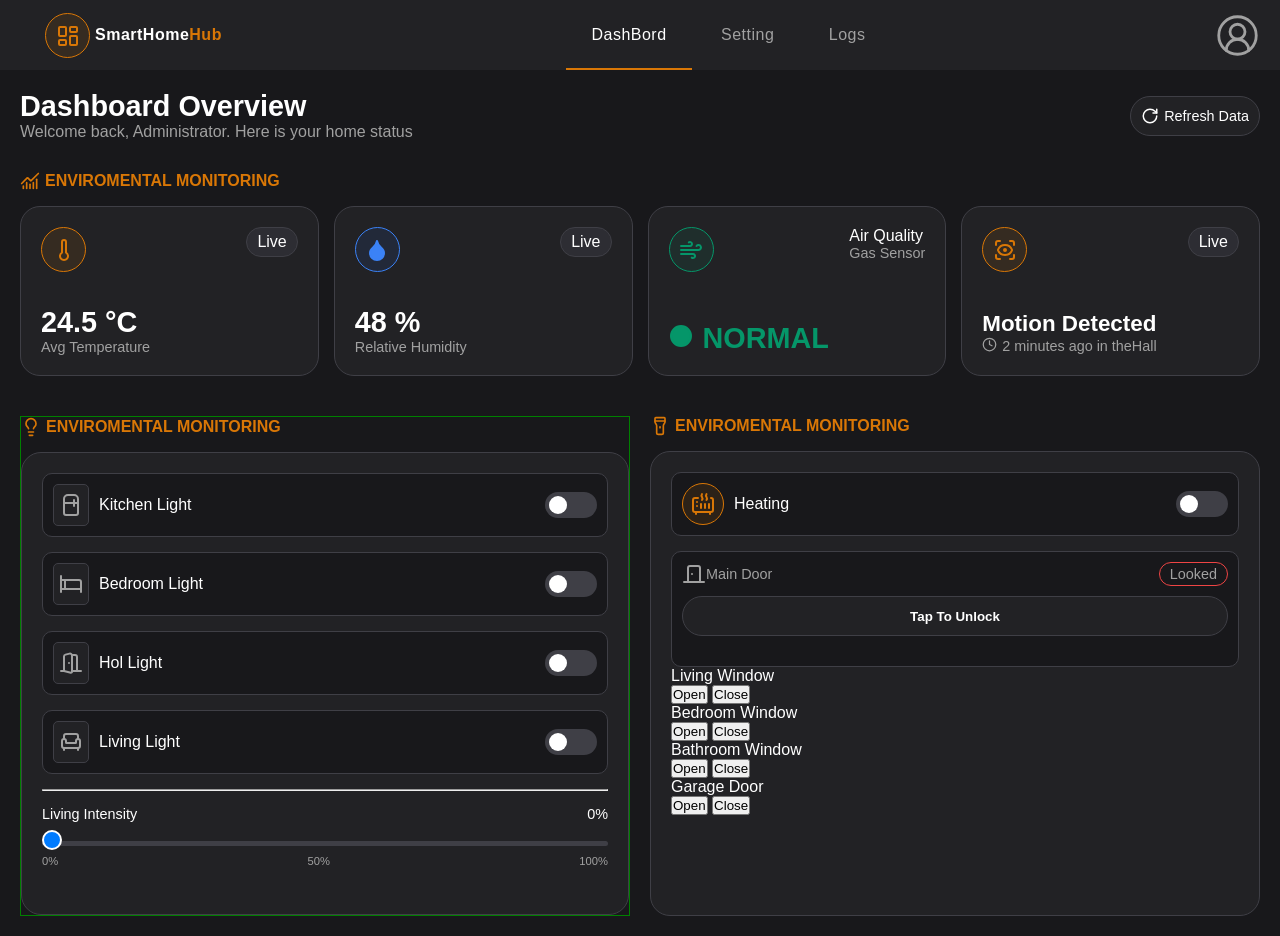
==== data/dashboard.html @ 1d493e69 "Initial backup: Full project structure" ====
<!DOCTYPE html>
<html lang="en">
<head>
    <meta charset="UTF-8">
    <meta name="viewport" content="width=device-width, initial-scale=1.0">
    <title>SmartHome Dashbord</title>
    <link rel="stylesheet" href="/data/css/global.css">
    <link rel="stylesheet" href="/data/css/dashboard.css">
</head>
<body>
    <div class="dashbord-container">
        <aside class="topbar">
            <div class="logo-text"><span class="logo"><svg xmlns="http://www.w3.org/2000/svg" width="24" height="24" viewBox="0 0 24 24" fill="none" stroke="currentColor" stroke-width="2" stroke-linecap="round" stroke-linejoin="round" class="lucide lucide-layout-dashboard-icon lucide-layout-dashboard"><rect width="7" height="9" x="3" y="3" rx="1"/><rect width="7" height="5" x="14" y="3" rx="1"/><rect width="7" height="9" x="14" y="12" rx="1"/><rect width="7" height="5" x="3" y="16" rx="1"/></svg>
            </span>SmartHome<span class="text">Hub</span></div>
            <nav>
                <a href="#" class="active">DashBord</a>
                <a href="#">Setting</a>
                <a href="#">Logs</a>
            </nav>
            <span class="profile" id="profile">
                <svg xmlns="http://www.w3.org/2000/svg" width="24" height="24" viewBox="0 0 24 24" fill="none" stroke="currentColor" stroke-width="2" stroke-linecap="round" stroke-linejoin="round" class="lucide lucide-circle-user-round-icon lucide-circle-user-round"><path d="M18 20a6 6 0 0 0-12 0"/><circle cx="12" cy="10" r="4"/><circle cx="12" cy="12" r="10"/></svg>
            </span>
        </aside>

        <main class="main-content"> 
            <div class="overview-refresh">
                <div class="overview">
                    <h1>Dashboard Overview</h1>
                    <p>Welcome back, Administrator. Here is your home status</p>
                </div>
                <div>
                    <button class="refreshBtn"><svg xmlns="http://www.w3.org/2000/svg" width="24" height="24" viewBox="0 0 24 24" fill="none" stroke="currentColor" stroke-width="2" stroke-linecap="round" stroke-linejoin="round" class="lucide lucide-rotate-cw-icon lucide-rotate-cw"><path d="M21 12a9 9 0 1 1-9-9c2.52 0 4.93 1 6.74 2.74L21 8"/><path d="M21 3v5h-5"/></svg>Refresh Data</button>
                </div>
            </div>

            <div class="eniviromental-monitoring">
                <div class="container-title-div">
                    <h1 class="container-title"><svg xmlns="http://www.w3.org/2000/svg" width="24" height="24" viewBox="0 0 24 24" fill="none" stroke="currentColor" stroke-width="2" stroke-linecap="round" stroke-linejoin="round" class="lucide lucide-chart-no-axes-combined-icon lucide-chart-no-axes-combined"><path d="M12 16v5"/><path d="M16 14v7"/><path d="M20 10v11"/><path d="m22 3-8.646 8.646a.5.5 0 0 1-.708 0L9.354 8.354a.5.5 0 0 0-.707 0L2 15"/><path d="M4 18v3"/><path d="M8 14v7"/></svg>ENVIROMENTAL MONITORING</h1>
                </div>  
                <div class="display-containers">

                    <div class="data-continer temperature">
                        <div class="top-data">
                            <span class="svg-container"><svg xmlns="http://www.w3.org/2000/svg" width="24" height="24" viewBox="0 0 24 24" fill="none" stroke="currentColor" stroke-width="2" stroke-linecap="round" stroke-linejoin="round" class="lucide lucide-thermometer-icon lucide-thermometer"><path d="M14 4v10.54a4 4 0 1 1-4 0V4a2 2 0 0 1 4 0Z"/></svg></span>
                            <div>
                                <p class="live">Live</p>
                            </div>
                        </div>
                        
                        <div>
                            <h1>24.5 <span>°C</span></h1>
                            <p class="subtext">Avg Temperature</p>
                        </div> 
                    </div>

                    <div class="data-continer humidity">
                        <div class="top-data">
                            <span class="svg-container water-icon"><svg xmlns="http://www.w3.org/2000/svg" width="24" height="24" viewBox="0 0 24 24" fill="none" stroke="currentColor" stroke-width="2" stroke-linecap="round" stroke-linejoin="round" class="lucide lucide-droplet-icon lucide-droplet"><path d="M12 22a7 7 0 0 0 7-7c0-2-1-3.9-3-5.5s-3.5-4-4-6.5c-.5 2.5-2 4.9-4 6.5C6 11.1 5 13 5 15a7 7 0 0 0 7 7z"/></svg></span>
                            <div>
                                <p class="live">Live</p>
                            </div>
                        </div>
                        <div>
                            <h1>48 <span>%</span></h1>
                            <p class="subtext">Relative Humidity</p>
                        </div> 
                    </div>

                    
                    <div class="data-continer air-quality">
                        <div class="top-data">
                            <span class="svg-container air-icon"><svg xmlns="http://www.w3.org/2000/svg" width="24" height="24" viewBox="0 0 24 24" fill="none" stroke="currentColor" stroke-width="2" stroke-linecap="round" stroke-linejoin="round" class="lucide lucide-wind-icon lucide-wind"><path d="M12.8 19.6A2 2 0 1 0 14 16H2"/><path d="M17.5 8a2.5 2.5 0 1 1 2 4H2"/><path d="M9.8 4.4A2 2 0 1 1 11 8H2"/></svg></span>
                            <div>
                                <p class="">Air Quality</p>
                                <p class="subtext">Gas Sensor</p>
                            </div>
                        </div>
                        <div class="air-subtitle">
                            <h1 class="align-items"><span><svg xmlns="http://www.w3.org/2000/svg" width="24" height="24" viewBox="0 0 24 24" fill="none" stroke="currentColor" stroke-width="2" stroke-linecap="round" stroke-linejoin="round" class="lucide lucide-circle-icon lucide-circle"><circle cx="12" cy="12" r="10"/></svg></span>NORMAL</h1>
                        </div> 
                    </div>  

                    <div class="data-continer motion">
                        <div class="top-data">
                            <span class="svg-container"><svg xmlns="http://www.w3.org/2000/svg" width="24" height="24" viewBox="0 0 24 24" fill="none" stroke="currentColor" stroke-width="2" stroke-linecap="round" stroke-linejoin="round" class="lucide lucide-scan-eye-icon lucide-scan-eye"><path d="M3 7V5a2 2 0 0 1 2-2h2"/><path d="M17 3h2a2 2 0 0 1 2 2v2"/><path d="M21 17v2a2 2 0 0 1-2 2h-2"/><path d="M7 21H5a2 2 0 0 1-2-2v-2"/><circle cx="12" cy="12" r="1"/><path d="M18.944 12.33a1 1 0 0 0 0-.66 7.5 7.5 0 0 0-13.888 0 1 1 0 0 0 0 .66 7.5 7.5 0 0 0 13.888 0"/></svg></span>
                            <div>
                                <p class="live">Live</p>
                            </div>
                        </div>
                        <div class="motion-subitile">
                            <h1>Motion Detected</h1>
                            <p class="subtext align-items"><span><svg xmlns="http://www.w3.org/2000/svg" width="24" height="24" viewBox="0 0 24 24" fill="none" stroke="currentColor" stroke-width="2" stroke-linecap="round" stroke-linejoin="round" class="lucide lucide-clock4-icon lucide-clock-4"><path d="M12 6v6l4 2"/><circle cx="12" cy="12" r="10"/></svg></span> 2 minutes ago in the<span class="hall"> Hall</span></p>
                        </div> 
                    </div>
                </div>
            </div>

            <div class="bottom-containers">

                <div class="left-container">
                    <div class="container-title-div">
                        <h1 class="container-title"><svg xmlns="http://www.w3.org/2000/svg" width="24" height="24" viewBox="0 0 24 24" fill="none" stroke="currentColor" stroke-width="2" stroke-linecap="round" stroke-linejoin="round" class="lucide lucide-lightbulb-icon lucide-lightbulb"><path d="M15 14c.2-1 .7-1.7 1.5-2.5 1-.9 1.5-2.2 1.5-3.5A6 6 0 0 0 6 8c0 1 .2 2.2 1.5 3.5.7.7 1.3 1.5 1.5 2.5"/><path d="M9 18h6"/><path d="M10 22h4"/></svg>ENVIROMENTAL MONITORING</h1>
                    </div> 
                    <div class="inner-left-container">
                        <div class="light-control kitchen">
                            <p><span class="light-svg"><svg xmlns="http://www.w3.org/2000/svg" width="24" height="24" viewBox="0 0 24 24" fill="none" stroke="currentColor" stroke-width="2" stroke-linecap="round" stroke-linejoin="round" class="lucide lucide-refrigerator-icon lucide-refrigerator"><path d="M5 6a4 4 0 0 1 4-4h6a4 4 0 0 1 4 4v14a2 2 0 0 1-2 2H7a2 2 0 0 1-2-2V6Z"/><path d="M5 10h14"/><path d="M15 7v6"/></svg></span>Kitchen Light</p>
                            <label class="switch">
                                <input type="checkbox">
                                <span class="slider round"></span>
                            </label>
                        </div>
                        <div class="light-control bedroom">
                            <p><span class="light-svg"><svg xmlns="http://www.w3.org/2000/svg" width="24" height="24" viewBox="0 0 24 24" fill="none" stroke="currentColor" stroke-width="2" stroke-linecap="round" stroke-linejoin="round" class="lucide lucide-bed-icon lucide-bed"><path d="M2 4v16"/><path d="M2 8h18a2 2 0 0 1 2 2v10"/><path d="M2 17h20"/><path d="M6 8v9"/></svg></span>Bedroom Light</p>
                            <label class="switch">
                                <input type="checkbox">
                                <span class="slider round"></span>
                            </label>
                        </div>
                        <div class="light-control hol">
                            <p><span class="light-svg"><svg xmlns="http://www.w3.org/2000/svg" width="24" height="24" viewBox="0 0 24 24" fill="none" stroke="currentColor" stroke-width="2" stroke-linecap="round" stroke-linejoin="round" class="lucide lucide-door-open-icon lucide-door-open"><path d="M13 4h3a2 2 0 0 1 2 2v14"/><path d="M2 20h3"/><path d="M13 20h9"/><path d="M10 12v.01"/><path d="M13 4.562v16.157a1 1 0 0 1-1.242.97L5 20V5.562a2 2 0 0 1 1.515-1.94l4-1A2 2 0 0 1 13 4.561Z"/></svg></span>Hol Light</p>
                            <label class="switch">
                                <input type="checkbox">
                                <span class="slider round"></span>
                            </label>
                        </div>
                        <div class="light-control living-room">
                            <p><span class="light-svg"><svg xmlns="http://www.w3.org/2000/svg" width="24" height="24" viewBox="0 0 24 24" fill="none" stroke="currentColor" stroke-width="2" stroke-linecap="round" stroke-linejoin="round" class="lucide lucide-armchair-icon lucide-armchair"><path d="M19 9V6a2 2 0 0 0-2-2H7a2 2 0 0 0-2 2v3"/><path d="M3 16a2 2 0 0 0 2 2h14a2 2 0 0 0 2-2v-5a2 2 0 0 0-4 0v1.5a.5.5 0 0 1-.5.5h-9a.5.5 0 0 1-.5-.5V11a2 2 0 0 0-4 0z"/><path d="M5 18v2"/><path d="M19 18v2"/></svg></span>Living Light</p>
                            <label class="switch">
                                <input id="living-toggle" type="checkbox" onchange="toggleLivingIntensity(this)">
                                <span class="slider round"></span>
                            </label>
                        </div>
                        <hr>
                        <div class="intensity-control">
                            <div class="slider-label">
                                <span>Living Intensity</span>
                                <span class="intensity-value" id="living-intensity-value">0%</span>
                            </div>
                            <input type="range" min="0" max="100" step="10" value="0" id="living-intensity-slider" class="intensity-slider" oninput="document.getElementById('living-intensity-value').innerText = this.value + '%'">
                            <div class="slider-markers">
                                <span>0%</span>
                                <span>50%</span>
                                <span>100%</span>
                            </div>
                        </div>
                    </div>
                </div>


                <div class="right-container">
                    <div class="container-title-div">
                        <h1 class="container-title"><svg xmlns="http://www.w3.org/2000/svg" width="24" height="24" viewBox="0 0 24 24" fill="none" stroke="currentColor" stroke-width="2" stroke-linecap="round" stroke-linejoin="round" class="lucide lucide-flashlight-icon lucide-flashlight"><path d="M12 13v1"/><path d="M17 2a1 1 0 0 1 1 1v4a3 3 0 0 1-.6 1.8l-.6.8A4 4 0 0 0 16 12v8a2 2 0 0 1-2 2H10a2 2 0 0 1-2-2v-8a4 4 0 0 0-.8-2.4l-.6-.8A3 3 0 0 1 6 7V3a1 1 0 0 1 1-1z"/><path d="M6 6h12"/></svg>ENVIROMENTAL MONITORING</h1>
                    </div> 
                    <div class="inner-right-container">

                        <div class="heating-control">
                            <p><span class="heating-svg"><svg xmlns="http://www.w3.org/2000/svg" width="24" height="24" viewBox="0 0 24 24" fill="none" stroke="currentColor" stroke-width="2" stroke-linecap="round" stroke-linejoin="round" class="lucide lucide-heater-icon lucide-heater"><path d="M11 8c2-3-2-3 0-6"/><path d="M15.5 8c2-3-2-3 0-6"/><path d="M6 10h.01"/><path d="M6 14h.01"/><path d="M10 16v-4"/><path d="M14 16v-4"/><path d="M18 16v-4"/><path d="M20 6a2 2 0 0 1 2 2v10a2 2 0 0 1-2 2H4a2 2 0 0 1-2-2V8a2 2 0 0 1 2-2h3"/><path d="M5 20v2"/><path d="M19 20v2"/></svg></span>Heating </p>
                            <label class="switch">
                                <input id="living-toggle" type="checkbox" onchange="toggleLivingIntensity(this)">
                                <span class="slider round"></span>
                            </label>
                        </div>

                        <div class="main-door">
                            <div class="md-lb-status">
                                <p><svg xmlns="http://www.w3.org/2000/svg" width="24" height="24" viewBox="0 0 24 24" fill="none" stroke="currentColor" stroke-width="2" stroke-linecap="round" stroke-linejoin="round" class="lucide lucide-door-closed-icon lucide-door-closed"><path d="M10 12h.01"/><path d="M18 20V6a2 2 0 0 0-2-2H8a2 2 0 0 0-2 2v14"/><path d="M2 20h20"/></svg>Main Door</p>
                                <p class="satus">Looked</p>
                            </div>
                            <button class="unlock-lock-btn">Tap To Unlock</button>    
                        </div>

                        <div class="access-grid">
        <div class="access-item">
            <p>Living Window</p>
            <div class="btn-group">
                <button class="open-btn">Open</button>
                <button class="close-btn">Close</button>
            </div>
        </div>
        <div class="access-item">
            <p>Bedroom Window</p>
            <div class="btn-group">
                <button class="open-btn">Open</button>
                <button class="close-btn">Close</button>
            </div>
        </div>
        <div class="access-item">
            <p>Bathroom Window</p>
            <div class="btn-group">
                <button class="open-btn">Open</button>
                <button class="close-btn">Close</button>
            </div>
        </div>
        <div class="access-item">
            <p>Garage Door</p>
            <div class="btn-group">
                <button class="open-btn">Open</button>
                <button class="close-btn">Close</button>
            </div>
        </div>
    </div>
                    </div>
                </div>

            </div>
        </main>
    </div>
    <script>
        function toggleLivingIntensity(checkbox) {
            const slider = document.getElementById('living-intensity-slider');
            const valueLabel = document.getElementById('living-intensity-value');
            if (checkbox.checked) {
                slider.value = 100;
                valueLabel.innerText = '100%';
            } else {
                slider.value = 0;
                valueLabel.innerText = '0%';
            }
        }
    </script>
</body>
</html>
---- data/css/global.css ----
:root{
    /*Culori Principale*/
    --primary: #d97706;
    --primary-hover: #b45309;
    --primary-opacity-10:rgba(217, 119, 6, 0.1);

    /*Fundaluri*/
    --background-dark-z900:#18181b;
    --surf-background-z800:#222225;
    --border-background-z700:#3f3f46;
    --border-background-z700_10:#52525b;
    --border-background-z700-10:#2d2d33;


    /*Stare*/
    --success-600: #059669;
    --success-700: #047857;
    --success-800: #065f46;

    --success-600-op10: #0596691a; /* 10% opacitate */
  


    --error:#ef4444;
    --error-10op10: #ef44441a;
    --info: #3b82f6;
    --blue-600-op10: #2563eb1a;
    --blue-600-op20: #2563eb33;

    /*text*/
    --text-white: #ffffff;
    --text-muted: #a1a1a1;

    --font-main: sans-serif;

    --important-text-size: 1.8rem;
    --normal-text:1rem;
    --subtitle-text-size:0.9rem;
    --labels-text-size:0.7rem;

    --font-weight:700;
    --font-weight:800;
    
}   

*{
    margin: 0;
    padding:0;
    box-sizing: border-box;
}

body{
    background-color: var(--background-dark-z900);
    color: var(--text-white);
    font-family: var(--font-main);
}
---- data/css/dashboard.css ----
/* Top nav tags */
.topbar{
    height: 70px;
    display: flex;
    align-items:center;
    padding: 0 20px 0 20px;
    justify-content: space-between;
    background-color: var(--surf-background-z800);
}

.logo-text{
    margin: 0 20px 0 20px;
    display: flex;
    align-items: center;
    justify-content: center;
    font-weight: 700;
    letter-spacing: 0.5px;
}
.logo{
    margin: 5px;
    padding: 10px;
    width: 45px;
    height: 45px;
    border-radius: 50%;
    background-color: var(--primary-opacity-10);
    border: 1px solid var(--primary);
}
.logo svg{
    stroke: var(--primary);
}
.text{
    color: var(--primary);
}

nav a{
    padding: 25px;
    color:  var(--text-muted);
    text-decoration: none;
    font-size: var(--normal-text);
    letter-spacing: 0.5px;
    font-weight: 500;
    transition: background-color 0.3s ease;
}
nav a:hover{
    background: var(--border-background-z700);
}

.active{
    color: var(--text-white);
    border-bottom: 2px solid var(--primary);
}


.profile{
    width: 45px;
    height: 45px;
    display: flex;
    align-items: center;
    justify-content: center;
    contain: content;
}
.profile svg{
    width: 100%;
    height: 100%;
    stroke-width: 1.5px;
    stroke: var(--text-muted);
    transition: 0.3s ease;
}
.profile svg:hover{
    stroke: var(--primary);
}

/* End of nav tags */



/* Main content */
.main-content{
    padding: 20px;
}



/* Top content tags */
.overview-refresh{
    display: flex;
    align-items: center;
    justify-content: space-between;
    margin-bottom: 30px;
}

.overview h1{
    font-size: var(--important-text-size);
}
.overview p{
    font-size:var(--normal-text);
    color: var(--text-muted);
}

.refreshBtn{
    display: flex;
    align-items: center;
    justify-content: center;
    font-size: var(--subtitle-text-size);
    padding: 10px;
    border-radius: 30px;
    border: 1px solid var(--border-background-z700);
    background-color: var(--surf-background-z800);
    color: var(--text-white);
}
.refreshBtn svg{
    height: 18px;
    width: 18px;
    margin-right: 5px;
}

/* End of top content tags */




/* Info Stripes tags*/
.container-title{
    font-size: var(--normal-text);
    display: flex;
    align-items: center;
    color: var(--primary);
    margin-bottom: 15px;
}
.container-title svg{
    width: 20px;
    height: 20px;
    margin-right: 5px;
}

.display-containers{
    display: grid;
    grid-template-columns: repeat(4,1fr);
    grid-template-rows: 1fr;
    grid-column-gap: 15px;
    width: 100%;
    height: 170px;
    margin-bottom: 40px;
}
.data-continer{
    border-radius: 20px;
    background:var(--surf-background-z800);
    border: 1px solid var(--border-background-z700);
    padding: 20px;
    display: flex;
    flex-direction: column;
    justify-content: space-between;
}
.top-data{
    width: 100%;
    display: flex;
    justify-content: space-between;
}
.svg-container{
    width: 45px;
    height: 45px;
    border: 1px solid var(--primary);
    display: flex;
    align-items: center;
    justify-content: center;
    border-radius: 50%;
    background: var(--primary-opacity-10);
    color: var(--primary);
}

.temperature{
    display: flex;
    align-items:start;
    flex-direction: column;
}

.live{
    border: 1px solid var(--border-background-z700);
    padding: 5px 10px 5px 10px;
    border-radius: 20px;
    background: var(--border-background-z700-10);
}
.subtext{
    font-size: var(--subtitle-text-size);
    color: var(--text-muted);
}
.align-items{
    display: flex;
    align-items: center;
}

.temperature h1, .humidity h1, .air-quality h1{
    font-size: var(--important-text-size);
}
.motion h1{
    font-size: 1.4rem;
}

.water-icon{
    border-color:var(--info);
    background:var(--blue-600-op10);
}
.water-icon svg{
    stroke: var(--info);
    fill:var(--info);
}



.air-subtitle svg{
    color: var(--success-600);
    fill: var(--success-600);
    margin-right:10px ;
}
.air-quality h1{
    color: var(--success-600);
}
.air-icon svg{
    stroke: var(--success-600);
}
.air-icon{
    border-color: var(--success-600);
    background: var(--success-600-op10);
}


.motion-subitile svg{
    width: 15px;
    height: 15px;
    margin-right: 5px;
}
/* End of info stripes tags */



/* Bottom containers */

.bottom-containers{
   display: grid;
    grid-template-columns: repeat(2, 1fr);
    grid-template-rows: 1fr;
    grid-column-gap: 20px;
    height: 500px
}


.left-container{
    display: flex;
    flex-direction: column;

    border: 1px solid green;
}
.inner-left-container,.inner-right-container{
    flex-grow: 1;
    border-radius: 20px;
    background:var(--surf-background-z800);
    border: 1px solid var(--border-background-z700);
    padding: 20px;
}
.light-control,.heating-control{
    border: 1px solid var(--border-background-z700);
    background: var(--background-dark-z900);
    display: flex;
    align-items: center;
    justify-content: space-between;
    padding: 10px;
    border-radius: 10px;
    margin-bottom: 15px;
}   
.light-control p, .heating-control p{
    display: flex;
    align-items: center;
    justify-content: center;
}
.light-svg{
    display: flex;
    align-items: center;
    justify-content: center;
    padding: 8px 5px;
    border-radius: 5px;
    background: var(--surf-background-z800);
    border: 1px solid var(--border-background-z700);
    margin-right: 10px;
    color: var(--text-muted);
}
 


/* Switch tags */
.switch {
  position: relative;
  display: inline-block;
  width: 52px;
  height: 26px;
}

/* Hide default HTML checkbox */
.switch input {
  opacity: 0;
  width: 0;
  height: 0;
}

/* The slider */
.slider {
  position: absolute;
  cursor: pointer;
  top: 0;
  left: 0;
  right: 0;
  bottom: 0;
  background-color: var(--border-background-z700);
  -webkit-transition: .4s;
  transition: .4s;
}

.slider:before {
  position: absolute;
  content: "";
  height: 18px;
  width: 18px;
  left: 4px;
  bottom: 4px;
  background-color: var(--text-white);
  -webkit-transition: .4s;
  transition: .4s;
}

input:checked + .slider {
  background-color: var(--primary);
}

input:focus + .slider {
  box-shadow: 0 0 1px var(--primary);
}

input:checked + .slider:before {
  -webkit-transform: translateX(26px);
  -ms-transform: translateX(26px);
  transform: translateX(26px);
}

/* Rounded sliders */
.slider.round {
  border-radius: 34px;
}

.slider.round:before {
  border-radius: 50%;
} 

/* End of switch  tags */


/* Intensity Slider Styling */
.intensity-control {
    margin-top: 15px;
}

.slider-label {
    display: flex;
    justify-content: space-between;
    margin-bottom: 10px;
    font-size: var(--subtitle-text-size);
    color: var(--text-white);
}

.intensity-slider {
    -webkit-appearance: none;
    appearance: none;
    width: 100%;
    height: 5px;
    background: var(--border-background-z700);
    border-radius: 5px;
    outline: none;
    cursor: pointer;
}

/* Chrome,safari etc */
.intensity-slider::-webkit-slider-thumb {
    -webkit-appearance: none;
    appearance: none;
    width: 20px;          
    height: 20px;
    border-radius: 50%;   
    background: #007bff !important; 
    cursor: pointer;
    border: 2px solid white; 
    margin-top: -7px;    
}
/* Firefox */
.intensity-slider::-moz-range-thumb {
    width: 16px;
    height: 16px;
    border-radius: 50%;
    background: var(--primary);
    cursor: pointer;
    border: none;
    transition: 0.3s ease;

}

.slider-markers {
    display: flex;
    justify-content: space-between;
    margin-top: 5px;
    font-size: var(--labels-text-size);
    color: var(--text-muted);
}




    
.right-container{
    display: flex;
    flex-direction: column;
}
.heating-svg{
    display: flex;
    align-items: center;
    justify-content: center;
    padding: 8px;
    border-radius: 50%;
    border: 1px solid var(--primary);
    background:var(--primary-opacity-10);
    margin-right: 10px;
    color: var(--primary);
}

.main-door{
    display: flex;
    align-items: center;
    flex-direction: column;
    border: 1px solid var(--border-background-z700);
    background: var(--background-dark-z900);
    padding: 10px;
    border-radius: 10px;
}

.md-lb-status{
    display: flex;
    align-items: center;
    justify-content: space-between;
    width: 100%;
    margin-bottom: 10px;
}
.md-lb-status p{
    display: flex;
    align-items: center;
    justify-content: center;
    font-size: var(--subtitle-text-size);
    color: var(--text-muted);
}
.md-lb-status .satus{
    border: 1px solid var(--error);
    padding: 3px 10px;
    border-radius: 20px;
    background-color: var(--error-op10);
}

.unlock-lock-btn{
    display: flex;
    align-items: center;
    justify-content: center;
    width: 100%;
    height: 40px;
    border-radius: 20px;
    border: 1px solid var(--border-background-z700);
    background: var(--surf-background-z800);
    color: var(--text-white);
    font-weight: 600;
    margin-bottom: 20px;
}
/* End of bottom containers */
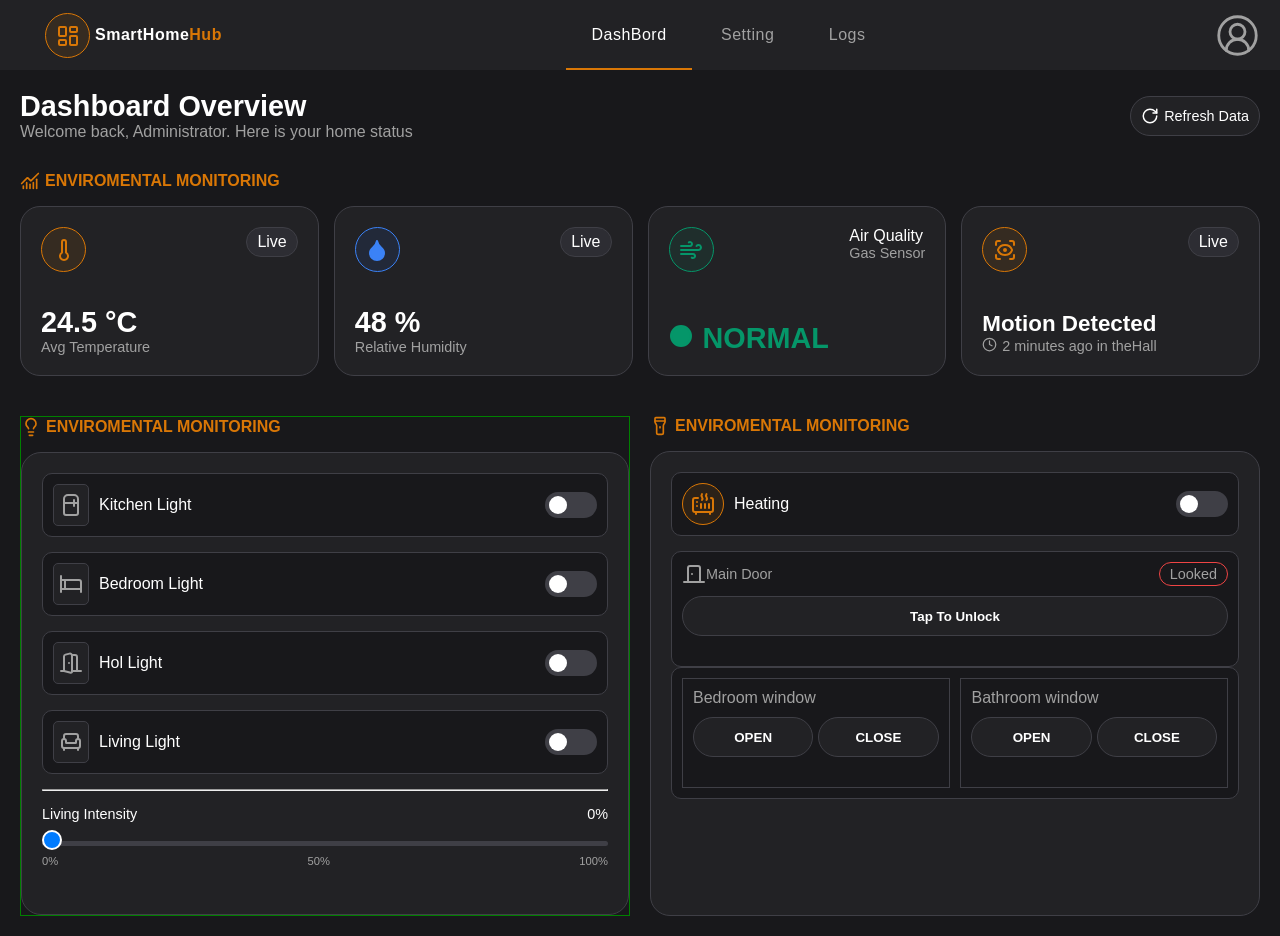
==== commit 0aba3a37: "Added windows control" ====
--- a/data/dashboard.html
+++ b/data/dashboard.html
@@ -169,36 +169,23 @@
                             <button class="unlock-lock-btn">Tap To Unlock</button>    
                         </div>
 
-                        <div class="access-grid">
-        <div class="access-item">
-            <p>Living Window</p>
-            <div class="btn-group">
-                <button class="open-btn">Open</button>
-                <button class="close-btn">Close</button>
-            </div>
-        </div>
-        <div class="access-item">
-            <p>Bedroom Window</p>
-            <div class="btn-group">
-                <button class="open-btn">Open</button>
-                <button class="close-btn">Close</button>
-            </div>
-        </div>
-        <div class="access-item">
-            <p>Bathroom Window</p>
-            <div class="btn-group">
-                <button class="open-btn">Open</button>
-                <button class="close-btn">Close</button>
-            </div>
-        </div>
-        <div class="access-item">
-            <p>Garage Door</p>
-            <div class="btn-group">
-                <button class="open-btn">Open</button>
-                <button class="close-btn">Close</button>
-            </div>
-        </div>
-    </div>
+                        <div class="widows-control-cont">
+                            <div class="window-cont">
+                                <p>Bedroom window</p>
+                                <div class="window-btns">
+                                    <button>OPEN</button>
+                                    <button>CLOSE</button>
+                                </div>
+                            </div>
+                            <div class="window-cont">
+                                <p>Bathroom window</p>
+                                <div class="window-btns">
+                                    <button>OPEN</button>
+                                    <button>CLOSE</button>
+                                </div>
+                            </div>
+                        </div>
+    
                     </div>
                 </div>
 
@@ -219,4 +206,4 @@
         }
     </script>
 </body>
-</html>
+</html>
--- a/data/css/dashboard.css
+++ b/data/css/dashboard.css
@@ -473,4 +473,44 @@
     font-weight: 600;
     margin-bottom: 20px;
 }
+
+
+.widows-control-cont{
+    display: flex;
+    align-items: center;
+    justify-content: space-between;
+    border: 1px solid var(--border-background-z700);
+    padding: 10px;
+    border-radius: 10px;
+    background-color: var(--background-dark-z900);
+}
+
+.window-cont{
+    border: 1px solid var(--border-background-z700);
+    padding: 10px;
+    display: flex;
+    flex-direction: column;
+    width: 49%;
+}
+.window-cont p {
+    font-size: var(--normal-text);
+    color: var(--text-muted);
+    margin-bottom: 10px;
+}
+.window-btns{
+    width: 100%;
+    display: flex;
+    align-items: center;
+    justify-content: space-between;
+}
+.window-cont button{
+    width: 49%;
+    height: 40px;
+    border-radius: 20px;
+    border: 1px solid var(--border-background-z700);
+    background: var(--surf-background-z800);
+    color: var(--text-white);
+    font-weight: 600;
+    margin-bottom: 20px;
+}
 /* End of bottom containers */
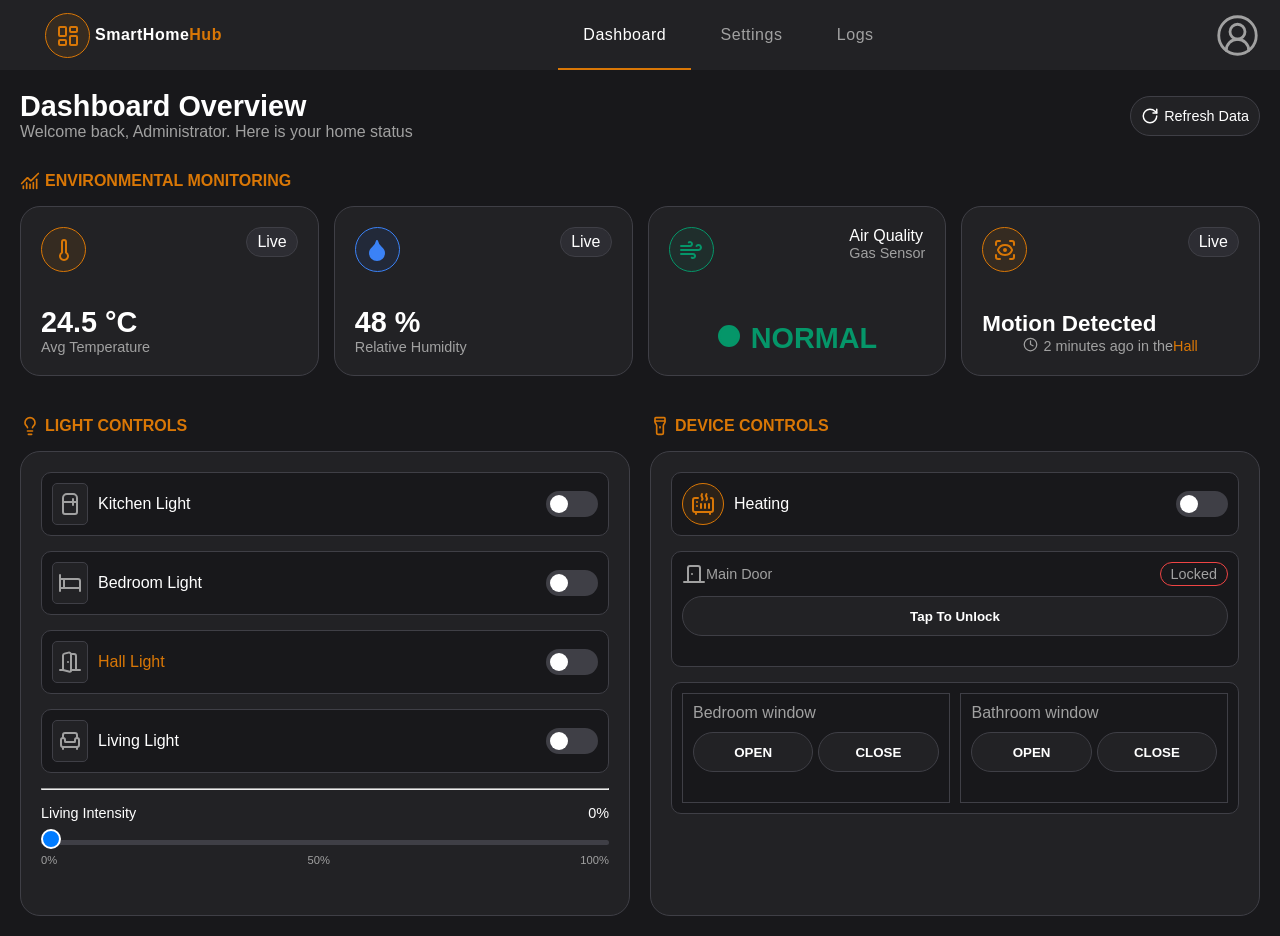
==== commit 56624251: "Optimized the use of css classes" ====
--- a/data/dashboard.html
+++ b/data/dashboard.html
@@ -3,95 +3,110 @@
 <head>
     <meta charset="UTF-8">
     <meta name="viewport" content="width=device-width, initial-scale=1.0">
-    <title>SmartHome Dashbord</title>
+    <title>SmartHome Dashboard</title>
     <link rel="stylesheet" href="/data/css/global.css">
     <link rel="stylesheet" href="/data/css/dashboard.css">
 </head>
 <body>
-    <div class="dashbord-container">
-        <aside class="topbar">
-            <div class="logo-text"><span class="logo"><svg xmlns="http://www.w3.org/2000/svg" width="24" height="24" viewBox="0 0 24 24" fill="none" stroke="currentColor" stroke-width="2" stroke-linecap="round" stroke-linejoin="round" class="lucide lucide-layout-dashboard-icon lucide-layout-dashboard"><rect width="7" height="9" x="3" y="3" rx="1"/><rect width="7" height="5" x="14" y="3" rx="1"/><rect width="7" height="9" x="14" y="12" rx="1"/><rect width="7" height="5" x="3" y="16" rx="1"/></svg>
-            </span>SmartHome<span class="text">Hub</span></div>
+    <div class="dashboard-container">
+        <aside class="topbar flex-between">
+            <div class="logo-text flex-center">
+                <span class="logo icon-circle">
+                    <svg xmlns="http://www.w3.org/2000/svg" width="24" height="24" viewBox="0 0 24 24" fill="none" stroke="currentColor" stroke-width="2" stroke-linecap="round" stroke-linejoin="round" class="lucide lucide-layout-dashboard"><rect width="7" height="9" x="3" y="3" rx="1"/><rect width="7" height="5" x="14" y="3" rx="1"/><rect width="7" height="9" x="14" y="12" rx="1"/><rect width="7" height="5" x="3" y="16" rx="1"/></svg>
+                </span>SmartHome<span class="text">Hub</span>
+            </div>
             <nav>
-                <a href="#" class="active">DashBord</a>
-                <a href="#">Setting</a>
+                <a href="#" class="active">Dashboard</a>
+                <a href="#">Settings</a>
                 <a href="#">Logs</a>
             </nav>
-            <span class="profile" id="profile">
-                <svg xmlns="http://www.w3.org/2000/svg" width="24" height="24" viewBox="0 0 24 24" fill="none" stroke="currentColor" stroke-width="2" stroke-linecap="round" stroke-linejoin="round" class="lucide lucide-circle-user-round-icon lucide-circle-user-round"><path d="M18 20a6 6 0 0 0-12 0"/><circle cx="12" cy="10" r="4"/><circle cx="12" cy="12" r="10"/></svg>
+            <span class="profile flex-center" id="profile">
+                <svg xmlns="http://www.w3.org/2000/svg" width="24" height="24" viewBox="0 0 24 24" fill="none" stroke="currentColor" stroke-width="2" stroke-linecap="round" stroke-linejoin="round" class="lucide lucide-circle-user-round"><path d="M18 20a6 6 0 0 0-12 0"/><circle cx="12" cy="10" r="4"/><circle cx="12" cy="12" r="10"/></svg>
             </span>
         </aside>
 
-        <main class="main-content"> 
-            <div class="overview-refresh">
+        <main class="main-content">
+            <div class="overview-refresh flex-between">
                 <div class="overview">
                     <h1>Dashboard Overview</h1>
                     <p>Welcome back, Administrator. Here is your home status</p>
                 </div>
                 <div>
-                    <button class="refreshBtn"><svg xmlns="http://www.w3.org/2000/svg" width="24" height="24" viewBox="0 0 24 24" fill="none" stroke="currentColor" stroke-width="2" stroke-linecap="round" stroke-linejoin="round" class="lucide lucide-rotate-cw-icon lucide-rotate-cw"><path d="M21 12a9 9 0 1 1-9-9c2.52 0 4.93 1 6.74 2.74L21 8"/><path d="M21 3v5h-5"/></svg>Refresh Data</button>
-                </div>
-            </div>
-
-            <div class="eniviromental-monitoring">
+                    <button class="refreshBtn flex-center">
+                        <svg xmlns="http://www.w3.org/2000/svg" width="24" height="24" viewBox="0 0 24 24" fill="none" stroke="currentColor" stroke-width="2" stroke-linecap="round" stroke-linejoin="round" class="lucide lucide-rotate-cw"><path d="M21 12a9 9 0 1 1-9-9c2.52 0 4.93 1 6.74 2.74L21 8"/><path d="M21 3v5h-5"/></svg>Refresh Data
+                    </button>
+                </div>
+            </div>
+
+            <div class="environmental-monitoring">
+
                 <div class="container-title-div">
-                    <h1 class="container-title"><svg xmlns="http://www.w3.org/2000/svg" width="24" height="24" viewBox="0 0 24 24" fill="none" stroke="currentColor" stroke-width="2" stroke-linecap="round" stroke-linejoin="round" class="lucide lucide-chart-no-axes-combined-icon lucide-chart-no-axes-combined"><path d="M12 16v5"/><path d="M16 14v7"/><path d="M20 10v11"/><path d="m22 3-8.646 8.646a.5.5 0 0 1-.708 0L9.354 8.354a.5.5 0 0 0-.707 0L2 15"/><path d="M4 18v3"/><path d="M8 14v7"/></svg>ENVIROMENTAL MONITORING</h1>
-                </div>  
+                    <h1 class="container-title">
+                        <svg xmlns="http://www.w3.org/2000/svg" width="24" height="24" viewBox="0 0 24 24" fill="none" stroke="currentColor" stroke-width="2" stroke-linecap="round" stroke-linejoin="round" class="lucide lucide-chart-no-axes-combined"><path d="M12 16v5"/><path d="M16 14v7"/><path d="M20 10v11"/><path d="m22 3-8.646 8.646a.5.5 0 0 1-.708 0L9.354 8.354a.5.5 0 0 0-.707 0L2 15"/><path d="M4 18v3"/><path d="M8 14v7"/></svg>ENVIRONMENTAL MONITORING
+                    </h1>
+                </div>
+
                 <div class="display-containers">
 
-                    <div class="data-continer temperature">
-                        <div class="top-data">
-                            <span class="svg-container"><svg xmlns="http://www.w3.org/2000/svg" width="24" height="24" viewBox="0 0 24 24" fill="none" stroke="currentColor" stroke-width="2" stroke-linecap="round" stroke-linejoin="round" class="lucide lucide-thermometer-icon lucide-thermometer"><path d="M14 4v10.54a4 4 0 1 1-4 0V4a2 2 0 0 1 4 0Z"/></svg></span>
-                            <div>
-                                <p class="live">Live</p>
-                            </div>
-                        </div>
-                        
+                    <div class="data-container flex-column-between temperature">
+                        <div class="top-data">
+                            <span class="svg-container icon-circle flex-center">
+                                <svg xmlns="http://www.w3.org/2000/svg" width="24" height="24" viewBox="0 0 24 24" fill="none" stroke="currentColor" stroke-width="2" stroke-linecap="round" stroke-linejoin="round" class="lucide lucide-thermometer"><path d="M14 4v10.54a4 4 0 1 1-4 0V4a2 2 0 0 1 4 0Z"/></svg>
+                            </span>
+                            <div><p class="live">Live</p></div>
+                        </div>
                         <div>
                             <h1>24.5 <span>°C</span></h1>
                             <p class="subtext">Avg Temperature</p>
-                        </div> 
-                    </div>
-
-                    <div class="data-continer humidity">
-                        <div class="top-data">
-                            <span class="svg-container water-icon"><svg xmlns="http://www.w3.org/2000/svg" width="24" height="24" viewBox="0 0 24 24" fill="none" stroke="currentColor" stroke-width="2" stroke-linecap="round" stroke-linejoin="round" class="lucide lucide-droplet-icon lucide-droplet"><path d="M12 22a7 7 0 0 0 7-7c0-2-1-3.9-3-5.5s-3.5-4-4-6.5c-.5 2.5-2 4.9-4 6.5C6 11.1 5 13 5 15a7 7 0 0 0 7 7z"/></svg></span>
-                            <div>
-                                <p class="live">Live</p>
-                            </div>
+                        </div>
+                    </div>
+
+                    <div class="data-container flex-column-between humidity">
+                        <div class="top-data">
+                            <span class="svg-container icon-circle flex-center water-icon">
+                                <svg xmlns="http://www.w3.org/2000/svg" width="24" height="24" viewBox="0 0 24 24" fill="none" stroke="currentColor" stroke-width="2" stroke-linecap="round" stroke-linejoin="round" class="lucide lucide-droplet"><path d="M12 22a7 7 0 0 0 7-7c0-2-1-3.9-3-5.5s-3.5-4-4-6.5c-.5 2.5-2 4.9-4 6.5C6 11.1 5 13 5 15a7 7 0 0 0 7 7z"/></svg>
+                            </span>
+                            <div><p class="live">Live</p></div>
                         </div>
                         <div>
                             <h1>48 <span>%</span></h1>
                             <p class="subtext">Relative Humidity</p>
-                        </div> 
-                    </div>
-
-                    
-                    <div class="data-continer air-quality">
-                        <div class="top-data">
-                            <span class="svg-container air-icon"><svg xmlns="http://www.w3.org/2000/svg" width="24" height="24" viewBox="0 0 24 24" fill="none" stroke="currentColor" stroke-width="2" stroke-linecap="round" stroke-linejoin="round" class="lucide lucide-wind-icon lucide-wind"><path d="M12.8 19.6A2 2 0 1 0 14 16H2"/><path d="M17.5 8a2.5 2.5 0 1 1 2 4H2"/><path d="M9.8 4.4A2 2 0 1 1 11 8H2"/></svg></span>
+                        </div>
+                    </div>
+
+                    <div class="data-container flex-column-between air-quality">
+                        <div class="top-data">
+                            <span class="svg-container icon-circle flex-center air-icon">
+                                <svg xmlns="http://www.w3.org/2000/svg" width="24" height="24" viewBox="0 0 24 24" fill="none" stroke="currentColor" stroke-width="2" stroke-linecap="round" stroke-linejoin="round" class="lucide lucide-wind"><path d="M12.8 19.6A2 2 0 1 0 14 16H2"/><path d="M17.5 8a2.5 2.5 0 1 1 2 4H2"/><path d="M9.8 4.4A2 2 0 1 1 11 8H2"/></svg>
+                            </span>
                             <div>
-                                <p class="">Air Quality</p>
+                                <p>Air Quality</p>
                                 <p class="subtext">Gas Sensor</p>
                             </div>
                         </div>
                         <div class="air-subtitle">
-                            <h1 class="align-items"><span><svg xmlns="http://www.w3.org/2000/svg" width="24" height="24" viewBox="0 0 24 24" fill="none" stroke="currentColor" stroke-width="2" stroke-linecap="round" stroke-linejoin="round" class="lucide lucide-circle-icon lucide-circle"><circle cx="12" cy="12" r="10"/></svg></span>NORMAL</h1>
-                        </div> 
-                    </div>  
-
-                    <div class="data-continer motion">
-                        <div class="top-data">
-                            <span class="svg-container"><svg xmlns="http://www.w3.org/2000/svg" width="24" height="24" viewBox="0 0 24 24" fill="none" stroke="currentColor" stroke-width="2" stroke-linecap="round" stroke-linejoin="round" class="lucide lucide-scan-eye-icon lucide-scan-eye"><path d="M3 7V5a2 2 0 0 1 2-2h2"/><path d="M17 3h2a2 2 0 0 1 2 2v2"/><path d="M21 17v2a2 2 0 0 1-2 2h-2"/><path d="M7 21H5a2 2 0 0 1-2-2v-2"/><circle cx="12" cy="12" r="1"/><path d="M18.944 12.33a1 1 0 0 0 0-.66 7.5 7.5 0 0 0-13.888 0 1 1 0 0 0 0 .66 7.5 7.5 0 0 0 13.888 0"/></svg></span>
-                            <div>
-                                <p class="live">Live</p>
-                            </div>
-                        </div>
-                        <div class="motion-subitile">
+                            <h1 class="flex-center">
+                                <span><svg xmlns="http://www.w3.org/2000/svg" width="24" height="24" viewBox="0 0 24 24" fill="none" stroke="currentColor" stroke-width="2" stroke-linecap="round" stroke-linejoin="round" class="lucide lucide-circle"><circle cx="12" cy="12" r="10"/></svg></span>NORMAL
+                            </h1>
+                        </div>
+                    </div>
+
+                    <div class="data-container flex-column-between motion">
+                        <div class="top-data">
+                            <span class="svg-container icon-circle flex-center">
+                                <svg xmlns="http://www.w3.org/2000/svg" width="24" height="24" viewBox="0 0 24 24" fill="none" stroke="currentColor" stroke-width="2" stroke-linecap="round" stroke-linejoin="round" class="lucide lucide-scan-eye"><path d="M3 7V5a2 2 0 0 1 2-2h2"/><path d="M17 3h2a2 2 0 0 1 2 2v2"/><path d="M21 17v2a2 2 0 0 1-2 2h-2"/><path d="M7 21H5a2 2 0 0 1-2-2v-2"/><circle cx="12" cy="12" r="1"/><path d="M18.944 12.33a1 1 0 0 0 0-.66 7.5 7.5 0 0 0-13.888 0 1 1 0 0 0 0 .66 7.5 7.5 0 0 0 13.888 0"/></svg>
+                            </span>
+                            <div><p class="live">Live</p></div>
+                        </div>
+                        <div class="motion-subtitle">
                             <h1>Motion Detected</h1>
-                            <p class="subtext align-items"><span><svg xmlns="http://www.w3.org/2000/svg" width="24" height="24" viewBox="0 0 24 24" fill="none" stroke="currentColor" stroke-width="2" stroke-linecap="round" stroke-linejoin="round" class="lucide lucide-clock4-icon lucide-clock-4"><path d="M12 6v6l4 2"/><circle cx="12" cy="12" r="10"/></svg></span> 2 minutes ago in the<span class="hall"> Hall</span></p>
-                        </div> 
-                    </div>
+                            <p class="subtext flex-center">
+                                <span><svg xmlns="http://www.w3.org/2000/svg" width="24" height="24" viewBox="0 0 24 24" fill="none" stroke="currentColor" stroke-width="2" stroke-linecap="round" stroke-linejoin="round" class="lucide lucide-clock-4"><path d="M12 6v6l4 2"/><circle cx="12" cy="12" r="10"/></svg></span>
+                                2 minutes ago in the<span class="hall"> Hall</span>
+                            </p>
+                        </div>
+                    </div>
+
                 </div>
             </div>
 
@@ -99,37 +114,32 @@
 
                 <div class="left-container">
                     <div class="container-title-div">
-                        <h1 class="container-title"><svg xmlns="http://www.w3.org/2000/svg" width="24" height="24" viewBox="0 0 24 24" fill="none" stroke="currentColor" stroke-width="2" stroke-linecap="round" stroke-linejoin="round" class="lucide lucide-lightbulb-icon lucide-lightbulb"><path d="M15 14c.2-1 .7-1.7 1.5-2.5 1-.9 1.5-2.2 1.5-3.5A6 6 0 0 0 6 8c0 1 .2 2.2 1.5 3.5.7.7 1.3 1.5 1.5 2.5"/><path d="M9 18h6"/><path d="M10 22h4"/></svg>ENVIROMENTAL MONITORING</h1>
-                    </div> 
+                        <h1 class="container-title">
+                            <svg xmlns="http://www.w3.org/2000/svg" width="24" height="24" viewBox="0 0 24 24" fill="none" stroke="currentColor" stroke-width="2" stroke-linecap="round" stroke-linejoin="round" class="lucide lucide-lightbulb"><path d="M15 14c.2-1 .7-1.7 1.5-2.5 1-.9 1.5-2.2 1.5-3.5A6 6 0 0 0 6 8c0 1 .2 2.2 1.5 3.5.7.7 1.3 1.5 1.5 2.5"/><path d="M9 18h6"/><path d="M10 22h4"/></svg>LIGHT CONTROLS
+                        </h1>
+                    </div>
                     <div class="inner-left-container">
-                        <div class="light-control kitchen">
-                            <p><span class="light-svg"><svg xmlns="http://www.w3.org/2000/svg" width="24" height="24" viewBox="0 0 24 24" fill="none" stroke="currentColor" stroke-width="2" stroke-linecap="round" stroke-linejoin="round" class="lucide lucide-refrigerator-icon lucide-refrigerator"><path d="M5 6a4 4 0 0 1 4-4h6a4 4 0 0 1 4 4v14a2 2 0 0 1-2 2H7a2 2 0 0 1-2-2V6Z"/><path d="M5 10h14"/><path d="M15 7v6"/></svg></span>Kitchen Light</p>
-                            <label class="switch">
-                                <input type="checkbox">
-                                <span class="slider round"></span>
-                            </label>
-                        </div>
-                        <div class="light-control bedroom">
-                            <p><span class="light-svg"><svg xmlns="http://www.w3.org/2000/svg" width="24" height="24" viewBox="0 0 24 24" fill="none" stroke="currentColor" stroke-width="2" stroke-linecap="round" stroke-linejoin="round" class="lucide lucide-bed-icon lucide-bed"><path d="M2 4v16"/><path d="M2 8h18a2 2 0 0 1 2 2v10"/><path d="M2 17h20"/><path d="M6 8v9"/></svg></span>Bedroom Light</p>
-                            <label class="switch">
-                                <input type="checkbox">
-                                <span class="slider round"></span>
-                            </label>
-                        </div>
-                        <div class="light-control hol">
-                            <p><span class="light-svg"><svg xmlns="http://www.w3.org/2000/svg" width="24" height="24" viewBox="0 0 24 24" fill="none" stroke="currentColor" stroke-width="2" stroke-linecap="round" stroke-linejoin="round" class="lucide lucide-door-open-icon lucide-door-open"><path d="M13 4h3a2 2 0 0 1 2 2v14"/><path d="M2 20h3"/><path d="M13 20h9"/><path d="M10 12v.01"/><path d="M13 4.562v16.157a1 1 0 0 1-1.242.97L5 20V5.562a2 2 0 0 1 1.515-1.94l4-1A2 2 0 0 1 13 4.561Z"/></svg></span>Hol Light</p>
-                            <label class="switch">
-                                <input type="checkbox">
-                                <span class="slider round"></span>
-                            </label>
-                        </div>
-                        <div class="light-control living-room">
-                            <p><span class="light-svg"><svg xmlns="http://www.w3.org/2000/svg" width="24" height="24" viewBox="0 0 24 24" fill="none" stroke="currentColor" stroke-width="2" stroke-linecap="round" stroke-linejoin="round" class="lucide lucide-armchair-icon lucide-armchair"><path d="M19 9V6a2 2 0 0 0-2-2H7a2 2 0 0 0-2 2v3"/><path d="M3 16a2 2 0 0 0 2 2h14a2 2 0 0 0 2-2v-5a2 2 0 0 0-4 0v1.5a.5.5 0 0 1-.5.5h-9a.5.5 0 0 1-.5-.5V11a2 2 0 0 0-4 0z"/><path d="M5 18v2"/><path d="M19 18v2"/></svg></span>Living Light</p>
-                            <label class="switch">
-                                <input id="living-toggle" type="checkbox" onchange="toggleLivingIntensity(this)">
-                                <span class="slider round"></span>
-                            </label>
-                        </div>
+
+                        <div class="light-control row-item flex-between kitchen">
+                            <p class="flex-center"><span class="light-svg icon-box flex-center"><svg xmlns="http://www.w3.org/2000/svg" width="24" height="24" viewBox="0 0 24 24" fill="none" stroke="currentColor" stroke-width="2" stroke-linecap="round" stroke-linejoin="round" class="lucide lucide-refrigerator"><path d="M5 6a4 4 0 0 1 4-4h6a4 4 0 0 1 4 4v14a2 2 0 0 1-2 2H7a2 2 0 0 1-2-2V6Z"/><path d="M5 10h14"/><path d="M15 7v6"/></svg></span>Kitchen Light</p>
+                            <label class="switch"><input type="checkbox"><span class="slider round"></span></label>
+                        </div>
+
+                        <div class="light-control row-item flex-between bedroom">
+                            <p class="flex-center"><span class="light-svg icon-box flex-center"><svg xmlns="http://www.w3.org/2000/svg" width="24" height="24" viewBox="0 0 24 24" fill="none" stroke="currentColor" stroke-width="2" stroke-linecap="round" stroke-linejoin="round" class="lucide lucide-bed"><path d="M2 4v16"/><path d="M2 8h18a2 2 0 0 1 2 2v10"/><path d="M2 17h20"/><path d="M6 8v9"/></svg></span>Bedroom Light</p>
+                            <label class="switch"><input type="checkbox"><span class="slider round"></span></label>
+                        </div>
+
+                        <div class="light-control row-item flex-between hall">
+                            <p class="flex-center"><span class="light-svg icon-box flex-center"><svg xmlns="http://www.w3.org/2000/svg" width="24" height="24" viewBox="0 0 24 24" fill="none" stroke="currentColor" stroke-width="2" stroke-linecap="round" stroke-linejoin="round" class="lucide lucide-door-open"><path d="M13 4h3a2 2 0 0 1 2 2v14"/><path d="M2 20h3"/><path d="M13 20h9"/><path d="M10 12v.01"/><path d="M13 4.562v16.157a1 1 0 0 1-1.242.97L5 20V5.562a2 2 0 0 1 1.515-1.94l4-1A2 2 0 0 1 13 4.561Z"/></svg></span>Hall Light</p>
+                            <label class="switch"><input type="checkbox"><span class="slider round"></span></label>
+                        </div>
+
+                        <div class="light-control row-item flex-between living-room">
+                            <p class="flex-center"><span class="light-svg icon-box flex-center"><svg xmlns="http://www.w3.org/2000/svg" width="24" height="24" viewBox="0 0 24 24" fill="none" stroke="currentColor" stroke-width="2" stroke-linecap="round" stroke-linejoin="round" class="lucide lucide-armchair"><path d="M19 9V6a2 2 0 0 0-2-2H7a2 2 0 0 0-2 2v3"/><path d="M3 16a2 2 0 0 0 2 2h14a2 2 0 0 0 2-2v-5a2 2 0 0 0-4 0v1.5a.5.5 0 0 1-.5.5h-9a.5.5 0 0 1-.5-.5V11a2 2 0 0 0-4 0z"/><path d="M5 18v2"/><path d="M19 18v2"/></svg></span>Living Light</p>
+                            <label class="switch"><input id="living-toggle" type="checkbox" onchange="toggleLivingIntensity(this)"><span class="slider round"></span></label>
+                        </div>
+
                         <hr>
                         <div class="intensity-control">
                             <div class="slider-label">
@@ -143,49 +153,48 @@
                                 <span>100%</span>
                             </div>
                         </div>
-                    </div>
-                </div>
-
+
+                    </div>
+                </div>
 
                 <div class="right-container">
                     <div class="container-title-div">
-                        <h1 class="container-title"><svg xmlns="http://www.w3.org/2000/svg" width="24" height="24" viewBox="0 0 24 24" fill="none" stroke="currentColor" stroke-width="2" stroke-linecap="round" stroke-linejoin="round" class="lucide lucide-flashlight-icon lucide-flashlight"><path d="M12 13v1"/><path d="M17 2a1 1 0 0 1 1 1v4a3 3 0 0 1-.6 1.8l-.6.8A4 4 0 0 0 16 12v8a2 2 0 0 1-2 2H10a2 2 0 0 1-2-2v-8a4 4 0 0 0-.8-2.4l-.6-.8A3 3 0 0 1 6 7V3a1 1 0 0 1 1-1z"/><path d="M6 6h12"/></svg>ENVIROMENTAL MONITORING</h1>
-                    </div> 
+                        <h1 class="container-title">
+                            <svg xmlns="http://www.w3.org/2000/svg" width="24" height="24" viewBox="0 0 24 24" fill="none" stroke="currentColor" stroke-width="2" stroke-linecap="round" stroke-linejoin="round" class="lucide lucide-flashlight"><path d="M12 13v1"/><path d="M17 2a1 1 0 0 1 1 1v4a3 3 0 0 1-.6 1.8l-.6.8A4 4 0 0 0 16 12v8a2 2 0 0 1-2 2H10a2 2 0 0 1-2-2v-8a4 4 0 0 0-.8-2.4l-.6-.8A3 3 0 0 1 6 7V3a1 1 0 0 1 1-1z"/><path d="M6 6h12"/></svg>DEVICE CONTROLS
+                        </h1>
+                    </div>
                     <div class="inner-right-container">
 
-                        <div class="heating-control">
-                            <p><span class="heating-svg"><svg xmlns="http://www.w3.org/2000/svg" width="24" height="24" viewBox="0 0 24 24" fill="none" stroke="currentColor" stroke-width="2" stroke-linecap="round" stroke-linejoin="round" class="lucide lucide-heater-icon lucide-heater"><path d="M11 8c2-3-2-3 0-6"/><path d="M15.5 8c2-3-2-3 0-6"/><path d="M6 10h.01"/><path d="M6 14h.01"/><path d="M10 16v-4"/><path d="M14 16v-4"/><path d="M18 16v-4"/><path d="M20 6a2 2 0 0 1 2 2v10a2 2 0 0 1-2 2H4a2 2 0 0 1-2-2V8a2 2 0 0 1 2-2h3"/><path d="M5 20v2"/><path d="M19 20v2"/></svg></span>Heating </p>
-                            <label class="switch">
-                                <input id="living-toggle" type="checkbox" onchange="toggleLivingIntensity(this)">
-                                <span class="slider round"></span>
-                            </label>
+                        <div class="heating-control flex-between row-item">
+                            <p class="flex-center"><span class="heating-svg flex-center"><svg xmlns="http://www.w3.org/2000/svg" width="24" height="24" viewBox="0 0 24 24" fill="none" stroke="currentColor" stroke-width="2" stroke-linecap="round" stroke-linejoin="round" class="lucide lucide-heater"><path d="M11 8c2-3-2-3 0-6"/><path d="M15.5 8c2-3-2-3 0-6"/><path d="M6 10h.01"/><path d="M6 14h.01"/><path d="M10 16v-4"/><path d="M14 16v-4"/><path d="M18 16v-4"/><path d="M20 6a2 2 0 0 1 2 2v10a2 2 0 0 1-2 2H4a2 2 0 0 1-2-2V8a2 2 0 0 1 2-2h3"/><path d="M5 20v2"/><path d="M19 20v2"/></svg></span>Heating</p>
+                            <label class="switch"><input id="heating-toggle" type="checkbox"><span class="slider round"></span></label>
                         </div>
 
                         <div class="main-door">
-                            <div class="md-lb-status">
-                                <p><svg xmlns="http://www.w3.org/2000/svg" width="24" height="24" viewBox="0 0 24 24" fill="none" stroke="currentColor" stroke-width="2" stroke-linecap="round" stroke-linejoin="round" class="lucide lucide-door-closed-icon lucide-door-closed"><path d="M10 12h.01"/><path d="M18 20V6a2 2 0 0 0-2-2H8a2 2 0 0 0-2 2v14"/><path d="M2 20h20"/></svg>Main Door</p>
-                                <p class="satus">Looked</p>
-                            </div>
-                            <button class="unlock-lock-btn">Tap To Unlock</button>    
-                        </div>
-
-                        <div class="widows-control-cont">
+                            <div class="md-lb-status ">
+                                <p class="flex-center"><svg xmlns="http://www.w3.org/2000/svg" width="24" height="24" viewBox="0 0 24 24" fill="none" stroke="currentColor" stroke-width="2" stroke-linecap="round" stroke-linejoin="round" class="lucide lucide-door-closed"><path d="M10 12h.01"/><path d="M18 20V6a2 2 0 0 0-2-2H8a2 2 0 0 0-2 2v14"/><path d="M2 20h20"/></svg>Main Door</p>
+                                <p class="status flex-center">Locked</p>
+                            </div>
+                            <button class="unlock-lock-btn flex-center">Tap To Unlock</button>
+                        </div>
+
+                        <div class="windows-control-cont flex-between">
                             <div class="window-cont">
                                 <p>Bedroom window</p>
-                                <div class="window-btns">
+                                <div class="window-btns flex-between">
                                     <button>OPEN</button>
                                     <button>CLOSE</button>
                                 </div>
                             </div>
                             <div class="window-cont">
                                 <p>Bathroom window</p>
-                                <div class="window-btns">
+                                <div class="window-btns flex-between">
                                     <button>OPEN</button>
                                     <button>CLOSE</button>
                                 </div>
                             </div>
                         </div>
-    
+
                     </div>
                 </div>
 
@@ -206,4 +215,4 @@
         }
     </script>
 </body>
-</html>+</html>
--- a/data/css/dashboard.css
+++ b/data/css/dashboard.css
@@ -1,107 +1,121 @@
 
-/* Top nav tags */
-.topbar{
-    height: 70px;
-    display: flex;
-    align-items:center;
-    padding: 0 20px 0 20px;
-    justify-content: space-between;
-    background-color: var(--surf-background-z800);
-}
-
-.logo-text{
-    margin: 0 20px 0 20px;
+
+.flex-center {
     display: flex;
     align-items: center;
     justify-content: center;
-    font-weight: 700;
-    letter-spacing: 0.5px;
-}
-.logo{
-    margin: 5px;
-    padding: 10px;
+}
+
+.flex-between {
+    display: flex;
+    align-items: center;
+    justify-content: space-between;
+}
+
+.flex-column-between {
+    display: flex;
+    flex-direction: column;
+    justify-content: space-between;
+}
+
+
+.icon-circle {
     width: 45px;
     height: 45px;
     border-radius: 50%;
-    background-color: var(--primary-opacity-10);
     border: 1px solid var(--primary);
-}
-.logo svg{
-    stroke: var(--primary);
-}
-.text{
+    background: var(--primary-opacity-10);
     color: var(--primary);
 }
 
-nav a{
+/* Row item: bordered dark card used for each control row */
+.row-item {
+    border: 1px solid var(--border-background-z700);
+    background: var(--background-dark-z900);
+    padding: 10px;
+    border-radius: 10px;
+    margin-bottom: 15px;
+}
+
+/* Small square icon box (muted, used inside row labels) */
+.icon-box {
+    padding: 8px 5px;
+    border-radius: 5px;
+    background: var(--surf-background-z800);
+    border: 1px solid var(--border-background-z700);
+    margin-right: 10px;
+    color: var(--text-muted);
+}
+
+
+.topbar {
+    height: 70px;
+
+    padding: 0 20px;
+    background-color: var(--surf-background-z800);
+}
+
+.logo-text {
+    margin: 0 20px;
+    font-weight: 700;
+    letter-spacing: 0.5px;
+}
+
+/* .logo composes .icon-circle */
+.logo {
+    margin: 5px;
+    padding: 10px;
+}
+.logo svg { stroke: var(--primary); }
+
+.text { color: var(--primary); }
+
+nav a {
     padding: 25px;
-    color:  var(--text-muted);
+    color: var(--text-muted);
     text-decoration: none;
     font-size: var(--normal-text);
     letter-spacing: 0.5px;
     font-weight: 500;
     transition: background-color 0.3s ease;
 }
-nav a:hover{
-    background: var(--border-background-z700);
-}
-
-.active{
+nav a:hover { background: var(--border-background-z700); }
+
+.active {
     color: var(--text-white);
     border-bottom: 2px solid var(--primary);
 }
 
-
-.profile{
+.profile {
     width: 45px;
     height: 45px;
-    display: flex;
-    align-items: center;
-    justify-content: center;
     contain: content;
 }
-.profile svg{
+.profile svg {
     width: 100%;
     height: 100%;
     stroke-width: 1.5px;
     stroke: var(--text-muted);
     transition: 0.3s ease;
 }
-.profile svg:hover{
-    stroke: var(--primary);
-}
-
-/* End of nav tags */
-
-
-
-/* Main content */
-.main-content{
-    padding: 20px;
-}
-
-
-
-/* Top content tags */
-.overview-refresh{
-    display: flex;
-    align-items: center;
-    justify-content: space-between;
+.profile svg:hover { stroke: var(--primary); }
+
+/* =============================================
+   MAIN CONTENT
+   ============================================= */
+.main-content { padding: 20px; }
+
+/* Overview / refresh row — composes .flex-between */
+.overview-refresh {
     margin-bottom: 30px;
 }
-
-.overview h1{
-    font-size: var(--important-text-size);
-}
-.overview p{
-    font-size:var(--normal-text);
-    color: var(--text-muted);
-}
-
-.refreshBtn{
-    display: flex;
-    align-items: center;
-    justify-content: center;
+.overview h1 { font-size: var(--important-text-size); }
+.overview p {
+    font-size: var(--normal-text);
+    color: var(--text-muted);
+}
+
+.refreshBtn {
     font-size: var(--subtitle-text-size);
     padding: 10px;
     border-radius: 30px;
@@ -109,255 +123,199 @@
     background-color: var(--surf-background-z800);
     color: var(--text-white);
 }
-.refreshBtn svg{
+.refreshBtn svg {
     height: 18px;
     width: 18px;
     margin-right: 5px;
 }
 
-/* End of top content tags */
-
-
-
-
-/* Info Stripes tags*/
-.container-title{
+/* =============================================
+   SECTION TITLE
+   ============================================= */
+.container-title {
     font-size: var(--normal-text);
     display: flex;
     align-items: center;
     color: var(--primary);
     margin-bottom: 15px;
 }
-.container-title svg{
+.container-title svg {
     width: 20px;
     height: 20px;
     margin-right: 5px;
 }
 
-.display-containers{
+/* =============================================
+   ENVIRONMENTAL MONITORING CARDS
+   ============================================= */
+.display-containers {
     display: grid;
-    grid-template-columns: repeat(4,1fr);
+    grid-template-columns: repeat(4, 1fr);
     grid-template-rows: 1fr;
     grid-column-gap: 15px;
     width: 100%;
     height: 170px;
     margin-bottom: 40px;
 }
-.data-continer{
-    border-radius: 20px;
-    background:var(--surf-background-z800);
+
+/* Each sensor card — composes .flex-column-between */
+.data-container {
+    border-radius: 20px;
+    background: var(--surf-background-z800);
     border: 1px solid var(--border-background-z700);
     padding: 20px;
-    display: flex;
-    flex-direction: column;
-    justify-content: space-between;
-}
-.top-data{
-    width: 100%;
-    display: flex;
-    justify-content: space-between;
-}
-.svg-container{
-    width: 45px;
-    height: 45px;
-    border: 1px solid var(--primary);
-    display: flex;
-    align-items: center;
-    justify-content: center;
-    border-radius: 50%;
-    background: var(--primary-opacity-10);
-    color: var(--primary);
-}
-
-.temperature{
-    display: flex;
-    align-items:start;
-    flex-direction: column;
-}
-
-.live{
-    border: 1px solid var(--border-background-z700);
-    padding: 5px 10px 5px 10px;
+}
+
+/* Top row of each card — composes .flex-between */
+.top-data {
+    width: 100%;
+    display: flex;
+    justify-content: space-between;
+}
+
+/* Live badge */
+.live {
+    border: 1px solid var(--border-background-z700);
+    padding: 5px 10px;
     border-radius: 20px;
     background: var(--border-background-z700-10);
 }
-.subtext{
+
+.subtext {
     font-size: var(--subtitle-text-size);
     color: var(--text-muted);
 }
-.align-items{
-    display: flex;
-    align-items: center;
-}
-
-.temperature h1, .humidity h1, .air-quality h1{
-    font-size: var(--important-text-size);
-}
-.motion h1{
-    font-size: 1.4rem;
-}
-
-.water-icon{
-    border-color:var(--info);
-    background:var(--blue-600-op10);
-}
-.water-icon svg{
+
+.temperature h1,
+.humidity h1,
+.air-quality h1 { font-size: var(--important-text-size); }
+
+.motion h1 { font-size: 1.4rem; }
+
+/* Humidity icon overrides */
+.water-icon {
+    border-color: var(--info);
+    background: var(--blue-600-op10);
+}
+.water-icon svg {
     stroke: var(--info);
-    fill:var(--info);
-}
-
-
-
-.air-subtitle svg{
+    fill: var(--info);
+}
+
+
+.air-icon {
+    border-color: var(--success-600);
+    background: var(--success-600-op10);
+}
+.air-icon svg { stroke: var(--success-600); }
+
+.air-subtitle svg {
     color: var(--success-600);
     fill: var(--success-600);
-    margin-right:10px ;
-}
-.air-quality h1{
-    color: var(--success-600);
-}
-.air-icon svg{
-    stroke: var(--success-600);
-}
-.air-icon{
-    border-color: var(--success-600);
-    background: var(--success-600-op10);
-}
-
-
-.motion-subitile svg{
+    margin-right: 10px;
+}
+.air-quality h1 { color: var(--success-600); }
+
+/* Motion subtitle clock icon */
+.motion-subtitle svg {
     width: 15px;
     height: 15px;
     margin-right: 5px;
 }
-/* End of info stripes tags */
-
-
-
-/* Bottom containers */
-
-.bottom-containers{
-   display: grid;
+
+/* Hall text accent in motion card */
+.hall { color: var(--primary); }
+
+/* =============================================
+   BOTTOM CONTAINERS
+   ============================================= */
+.bottom-containers {
+    display: grid;
     grid-template-columns: repeat(2, 1fr);
     grid-template-rows: 1fr;
     grid-column-gap: 20px;
-    height: 500px
-}
-
-
-.left-container{
+    height: 500px;
+}
+
+.left-container {
     display: flex;
     flex-direction: column;
-
-    border: 1px solid green;
-}
-.inner-left-container,.inner-right-container{
+}
+
+.right-container {
+    display: flex;
+    flex-direction: column;
+}
+
+/* Inner panels — composes .flex-column-between concept with flex-grow */
+.inner-left-container,
+.inner-right-container {
     flex-grow: 1;
     border-radius: 20px;
-    background:var(--surf-background-z800);
+    background: var(--surf-background-z800);
     border: 1px solid var(--border-background-z700);
     padding: 20px;
 }
-.light-control,.heating-control{
-    border: 1px solid var(--border-background-z700);
-    background: var(--background-dark-z900);
-    display: flex;
-    align-items: center;
-    justify-content: space-between;
-    padding: 10px;
-    border-radius: 10px;
-    margin-bottom: 15px;
-}   
-.light-control p, .heating-control p{
-    display: flex;
-    align-items: center;
-    justify-content: center;
-}
-.light-svg{
-    display: flex;
-    align-items: center;
-    justify-content: center;
-    padding: 8px 5px;
-    border-radius: 5px;
-    background: var(--surf-background-z800);
-    border: 1px solid var(--border-background-z700);
+
+/* Light / heating row labels — composes .flex-center */
+.light-control p,
+.heating-control p {
+    
+}
+
+/* Heating icon — circular primary accent, mirrors .icon-circle */
+.heating-svg {
+    padding: 8px;
+    border-radius: 50%;
+    border: 1px solid var(--primary);
+    background: var(--primary-opacity-10);
     margin-right: 10px;
-    color: var(--text-muted);
-}
- 
-
-
-/* Switch tags */
+    color: var(--primary);
+}
+
+/* =============================================
+   TOGGLE SWITCH
+   ============================================= */
 .switch {
-  position: relative;
-  display: inline-block;
-  width: 52px;
-  height: 26px;
-}
-
-/* Hide default HTML checkbox */
+    position: relative;
+    display: inline-block;
+    width: 52px;
+    height: 26px;
+}
 .switch input {
-  opacity: 0;
-  width: 0;
-  height: 0;
-}
-
-/* The slider */
+    opacity: 0;
+    width: 0;
+    height: 0;
+}
 .slider {
-  position: absolute;
-  cursor: pointer;
-  top: 0;
-  left: 0;
-  right: 0;
-  bottom: 0;
-  background-color: var(--border-background-z700);
-  -webkit-transition: .4s;
-  transition: .4s;
-}
-
+    position: absolute;
+    cursor: pointer;
+    top: 0; left: 0; right: 0; bottom: 0;
+    background-color: var(--border-background-z700);
+    transition: .4s;
+}
 .slider:before {
-  position: absolute;
-  content: "";
-  height: 18px;
-  width: 18px;
-  left: 4px;
-  bottom: 4px;
-  background-color: var(--text-white);
-  -webkit-transition: .4s;
-  transition: .4s;
-}
-
-input:checked + .slider {
-  background-color: var(--primary);
-}
-
-input:focus + .slider {
-  box-shadow: 0 0 1px var(--primary);
-}
-
-input:checked + .slider:before {
-  -webkit-transform: translateX(26px);
-  -ms-transform: translateX(26px);
-  transform: translateX(26px);
-}
-
-/* Rounded sliders */
-.slider.round {
-  border-radius: 34px;
-}
-
-.slider.round:before {
-  border-radius: 50%;
-} 
-
-/* End of switch  tags */
-
-
-/* Intensity Slider Styling */
-.intensity-control {
-    margin-top: 15px;
-}
-
+    position: absolute;
+    content: "";
+    height: 18px;
+    width: 18px;
+    left: 4px;
+    bottom: 4px;
+    background-color: var(--text-white);
+    transition: .4s;
+}
+input:checked + .slider { background-color: var(--primary); }
+input:focus + .slider { box-shadow: 0 0 1px var(--primary); }
+input:checked + .slider:before { transform: translateX(26px); }
+.slider.round { border-radius: 34px; }
+.slider.round:before { border-radius: 50%; }
+
+/* =============================================
+   INTENSITY SLIDER
+   ============================================= */
+.intensity-control { margin-top: 15px; }
+
+/* Label row — composes .flex-between */
 .slider-label {
     display: flex;
     justify-content: space-between;
@@ -376,20 +334,17 @@
     outline: none;
     cursor: pointer;
 }
-
-/* Chrome,safari etc */
 .intensity-slider::-webkit-slider-thumb {
     -webkit-appearance: none;
     appearance: none;
-    width: 20px;          
+    width: 20px;
     height: 20px;
-    border-radius: 50%;   
-    background: #007bff !important; 
+    border-radius: 50%;
+    background: #007bff !important;
     cursor: pointer;
-    border: 2px solid white; 
-    margin-top: -7px;    
-}
-/* Firefox */
+    border: 2px solid white;
+    margin-top: -7px;
+}
 .intensity-slider::-moz-range-thumb {
     width: 16px;
     height: 16px;
@@ -398,9 +353,9 @@
     cursor: pointer;
     border: none;
     transition: 0.3s ease;
-
-}
-
+}
+
+/* Markers row — composes .flex-between */
 .slider-markers {
     display: flex;
     justify-content: space-between;
@@ -409,27 +364,10 @@
     color: var(--text-muted);
 }
 
-
-
-
-    
-.right-container{
-    display: flex;
-    flex-direction: column;
-}
-.heating-svg{
-    display: flex;
-    align-items: center;
-    justify-content: center;
-    padding: 8px;
-    border-radius: 50%;
-    border: 1px solid var(--primary);
-    background:var(--primary-opacity-10);
-    margin-right: 10px;
-    color: var(--primary);
-}
-
-.main-door{
+/* =============================================
+   MAIN DOOR
+   ============================================= */
+.main-door {
     display: flex;
     align-items: center;
     flex-direction: column;
@@ -437,33 +375,30 @@
     background: var(--background-dark-z900);
     padding: 10px;
     border-radius: 10px;
-}
-
-.md-lb-status{
+    margin-bottom: 15px;
+}
+
+/* Status row — composes .flex-between */
+.md-lb-status {
     display: flex;
     align-items: center;
     justify-content: space-between;
     width: 100%;
     margin-bottom: 10px;
 }
-.md-lb-status p{
-    display: flex;
-    align-items: center;
-    justify-content: center;
+.md-lb-status p {
     font-size: var(--subtitle-text-size);
     color: var(--text-muted);
 }
-.md-lb-status .satus{
+.md-lb-status .status {
     border: 1px solid var(--error);
     padding: 3px 10px;
     border-radius: 20px;
     background-color: var(--error-op10);
 }
 
-.unlock-lock-btn{
-    display: flex;
-    align-items: center;
-    justify-content: center;
+/* Full-width unlock button */
+.unlock-lock-btn {
     width: 100%;
     height: 40px;
     border-radius: 20px;
@@ -474,18 +409,20 @@
     margin-bottom: 20px;
 }
 
-
-.widows-control-cont{
-    display: flex;
-    align-items: center;
-    justify-content: space-between;
+/* =============================================
+   WINDOWS CONTROL
+   ============================================= */
+
+/* Outer wrapper — composes .flex-between */
+.windows-control-cont {
+
     border: 1px solid var(--border-background-z700);
     padding: 10px;
     border-radius: 10px;
     background-color: var(--background-dark-z900);
 }
 
-.window-cont{
+.window-cont {
     border: 1px solid var(--border-background-z700);
     padding: 10px;
     display: flex;
@@ -497,13 +434,12 @@
     color: var(--text-muted);
     margin-bottom: 10px;
 }
-.window-btns{
-    width: 100%;
-    display: flex;
-    align-items: center;
-    justify-content: space-between;
-}
-.window-cont button{
+
+/* Button row — composes .flex-between */
+.window-btns {
+    width: 100%;
+}
+.window-cont button {
     width: 49%;
     height: 40px;
     border-radius: 20px;
@@ -513,4 +449,3 @@
     font-weight: 600;
     margin-bottom: 20px;
 }
-/* End of bottom containers */
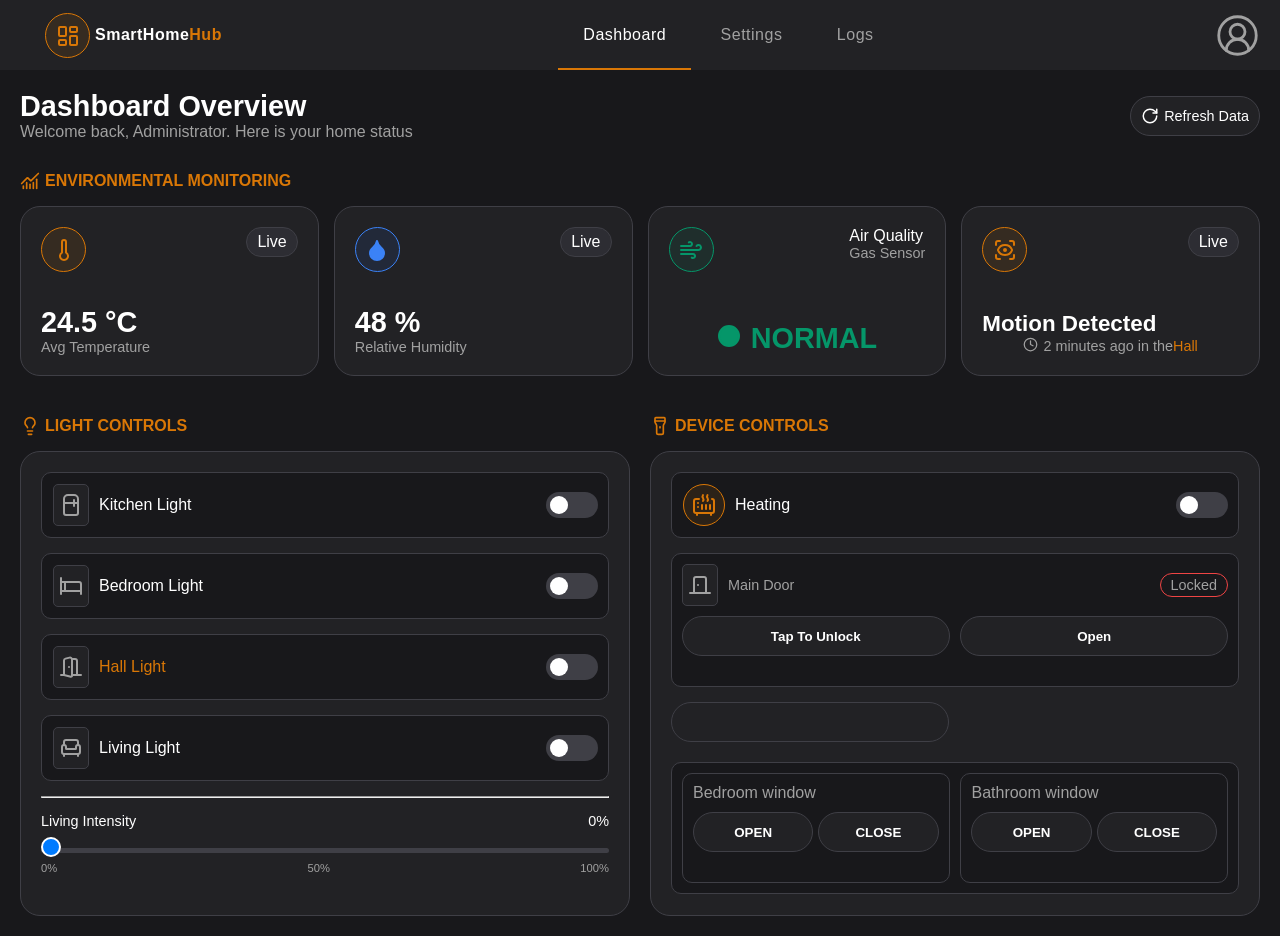
==== commit 869cd763: "Optimized the class use" ====
--- a/data/dashboard.html
+++ b/data/dashboard.html
@@ -172,25 +172,33 @@
 
                         <div class="main-door">
                             <div class="md-lb-status ">
-                                <p class="flex-center"><svg xmlns="http://www.w3.org/2000/svg" width="24" height="24" viewBox="0 0 24 24" fill="none" stroke="currentColor" stroke-width="2" stroke-linecap="round" stroke-linejoin="round" class="lucide lucide-door-closed"><path d="M10 12h.01"/><path d="M18 20V6a2 2 0 0 0-2-2H8a2 2 0 0 0-2 2v14"/><path d="M2 20h20"/></svg>Main Door</p>
+                                <p class="flex-center"><span class="light-svg icon-box flex-center"><svg xmlns="http://www.w3.org/2000/svg" width="24" height="24" viewBox="0 0 24 24" fill="none" stroke="currentColor" stroke-width="2" stroke-linecap="round" stroke-linejoin="round" class="lucide lucide-door-closed"><path d="M10 12h.01"/><path d="M18 20V6a2 2 0 0 0-2-2H8a2 2 0 0 0-2 2v14"/><path d="M2 20h20"/></svg></span>Main Door</p>
                                 <p class="status flex-center">Locked</p>
                             </div>
-                            <button class="unlock-lock-btn flex-center">Tap To Unlock</button>
+                            <div class="flex-between btn-container">
+                                <button class="unlock-lock-btn flex-center classic-btn">Tap To Unlock</button>
+                                <button class="unlock-lock-btn flex-center classic-btn">Open</button>
+                            </div>
+                            
+                        </div>
+
+                        <div class="garage-door">
+                            <button class="classic-btn"></button>
                         </div>
 
                         <div class="windows-control-cont flex-between">
                             <div class="window-cont">
                                 <p>Bedroom window</p>
-                                <div class="window-btns flex-between">
-                                    <button>OPEN</button>
-                                    <button>CLOSE</button>
+                                <div class="window-btns flex-between ">
+                                    <button class="classic-btn">OPEN</button>
+                                    <button class="classic-btn">CLOSE</button>
                                 </div>
                             </div>
                             <div class="window-cont">
                                 <p>Bathroom window</p>
-                                <div class="window-btns flex-between">
-                                    <button>OPEN</button>
-                                    <button>CLOSE</button>
+                                <div class="btn-container flex-between">
+                                    <button class="classic-btn">OPEN</button>
+                                    <button class="classic-btn">CLOSE</button>
                                 </div>
                             </div>
                         </div>
--- a/data/css/dashboard.css
+++ b/data/css/dashboard.css
@@ -260,7 +260,7 @@
 /* Light / heating row labels — composes .flex-center */
 .light-control p,
 .heating-control p {
-    
+    margin:1px
 }
 
 /* Heating icon — circular primary accent, mirrors .icon-circle */
@@ -397,9 +397,9 @@
     background-color: var(--error-op10);
 }
 
-/* Full-width unlock button */
-.unlock-lock-btn {
-    width: 100%;
+
+.classic-btn{
+    width: 49%;
     height: 40px;
     border-radius: 20px;
     border: 1px solid var(--border-background-z700);
@@ -408,14 +408,13 @@
     font-weight: 600;
     margin-bottom: 20px;
 }
-
-/* =============================================
-   WINDOWS CONTROL
-   ============================================= */
+.btn-container{
+    width: 100%;
+}
+/* Full-width unlock button */
 
 /* Outer wrapper — composes .flex-between */
 .windows-control-cont {
-
     border: 1px solid var(--border-background-z700);
     padding: 10px;
     border-radius: 10px;
@@ -428,6 +427,7 @@
     display: flex;
     flex-direction: column;
     width: 49%;
+    border-radius: 10px;
 }
 .window-cont p {
     font-size: var(--normal-text);
@@ -435,17 +435,5 @@
     margin-bottom: 10px;
 }
 
-/* Button row — composes .flex-between */
-.window-btns {
-    width: 100%;
-}
-.window-cont button {
-    width: 49%;
-    height: 40px;
-    border-radius: 20px;
-    border: 1px solid var(--border-background-z700);
-    background: var(--surf-background-z800);
-    color: var(--text-white);
-    font-weight: 600;
-    margin-bottom: 20px;
-}
+
+
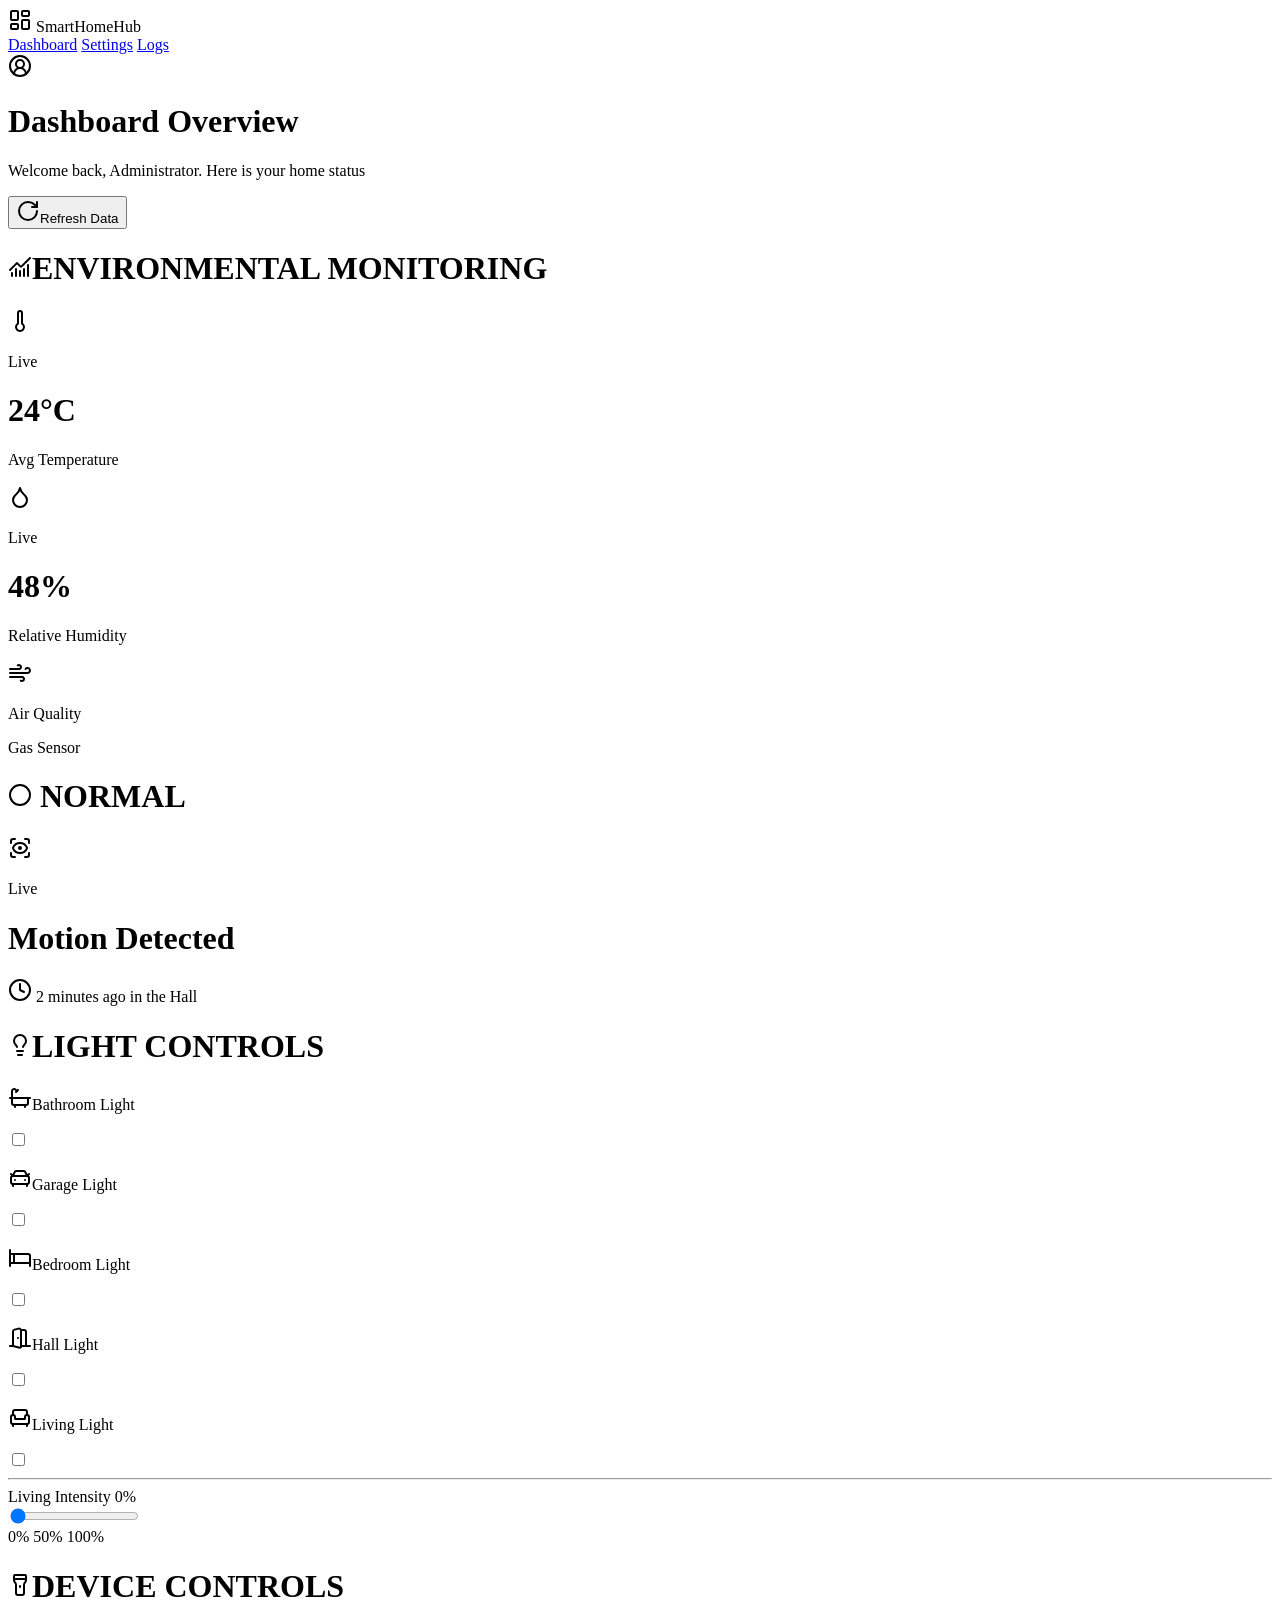
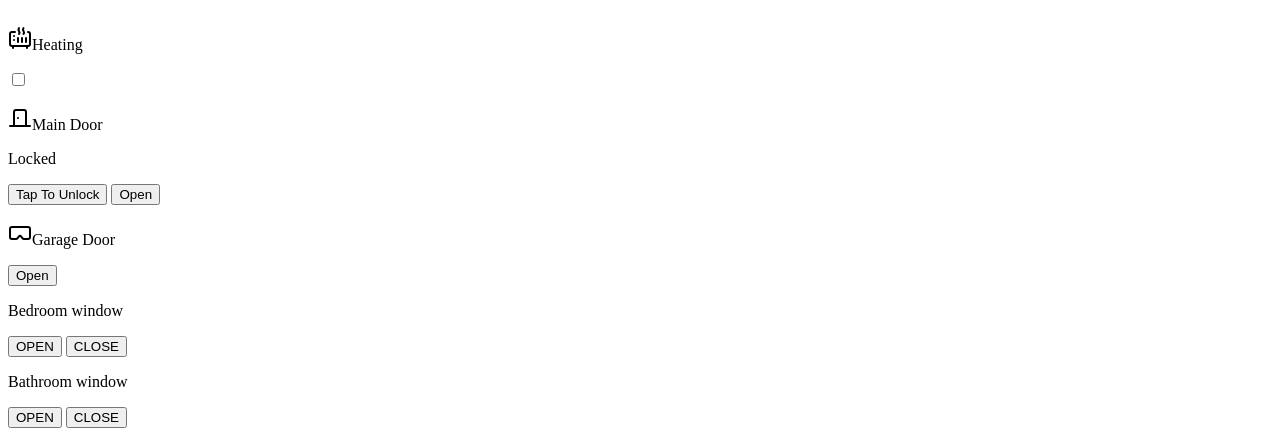
==== commit 755448ef: "updated to dynamic values" ====
--- a/data/dashboard.html
+++ b/data/dashboard.html
@@ -4,8 +4,8 @@
     <meta charset="UTF-8">
     <meta name="viewport" content="width=device-width, initial-scale=1.0">
     <title>SmartHome Dashboard</title>
-    <link rel="stylesheet" href="/data/css/global.css">
-    <link rel="stylesheet" href="/data/css/dashboard.css">
+    <link rel="stylesheet" href="/css/global.css">
+    <link rel="stylesheet" href="/css/dashboard.css">
 </head>
 <body>
     <div class="dashboard-container">
@@ -56,7 +56,7 @@
                             <div><p class="live">Live</p></div>
                         </div>
                         <div>
-                            <h1>24.5 <span>°C</span></h1>
+                            <h1><span id="temp-value">24</span><span>°C</span></h1>
                             <p class="subtext">Avg Temperature</p>
                         </div>
                     </div>
@@ -69,7 +69,7 @@
                             <div><p class="live">Live</p></div>
                         </div>
                         <div>
-                            <h1>48 <span>%</span></h1>
+                            <h1><span id="hum-value">48</span><span>%</span></h1>
                             <p class="subtext">Relative Humidity</p>
                         </div>
                     </div>
@@ -85,8 +85,9 @@
                             </div>
                         </div>
                         <div class="air-subtitle">
-                            <h1 class="flex-center">
-                                <span><svg xmlns="http://www.w3.org/2000/svg" width="24" height="24" viewBox="0 0 24 24" fill="none" stroke="currentColor" stroke-width="2" stroke-linecap="round" stroke-linejoin="round" class="lucide lucide-circle"><circle cx="12" cy="12" r="10"/></svg></span>NORMAL
+                            <h1 class="gas-status">
+                                <span><svg xmlns="http://www.w3.org/2000/svg" width="24" height="24" viewBox="0 0 24 24" fill="none" stroke="currentColor" stroke-width="2" stroke-linecap="round" stroke-linejoin="round" class="lucide lucide-circle" id="gass-circle"><circle cx="12" cy="12" r="10"/></svg></span>
+                                <span id="gas-text">NORMAL</span>
                             </h1>
                         </div>
                     </div>
@@ -100,7 +101,7 @@
                         </div>
                         <div class="motion-subtitle">
                             <h1>Motion Detected</h1>
-                            <p class="subtext flex-center">
+                            <p class="subtext">
                                 <span><svg xmlns="http://www.w3.org/2000/svg" width="24" height="24" viewBox="0 0 24 24" fill="none" stroke="currentColor" stroke-width="2" stroke-linecap="round" stroke-linejoin="round" class="lucide lucide-clock-4"><path d="M12 6v6l4 2"/><circle cx="12" cy="12" r="10"/></svg></span>
                                 2 minutes ago in the<span class="hall"> Hall</span>
                             </p>
@@ -120,19 +121,24 @@
                     </div>
                     <div class="inner-left-container">
 
-                        <div class="light-control row-item flex-between kitchen">
-                            <p class="flex-center"><span class="light-svg icon-box flex-center"><svg xmlns="http://www.w3.org/2000/svg" width="24" height="24" viewBox="0 0 24 24" fill="none" stroke="currentColor" stroke-width="2" stroke-linecap="round" stroke-linejoin="round" class="lucide lucide-refrigerator"><path d="M5 6a4 4 0 0 1 4-4h6a4 4 0 0 1 4 4v14a2 2 0 0 1-2 2H7a2 2 0 0 1-2-2V6Z"/><path d="M5 10h14"/><path d="M15 7v6"/></svg></span>Kitchen Light</p>
-                            <label class="switch"><input type="checkbox"><span class="slider round"></span></label>
+                        <div class="light-control row-item flex-between bathroom">
+                            <p class="flex-center"><span class="light-svg icon-box flex-center"><svg xmlns="http://www.w3.org/2000/svg" width="24" height="24" viewBox="0 0 24 24" fill="none" stroke="currentColor" stroke-width="2" stroke-linecap="round" stroke-linejoin="round" class="lucide lucide-bath-icon lucide-bath"><path d="M10 4 8 6"/><path d="M17 19v2"/><path d="M2 12h20"/><path d="M7 19v2"/><path d="M9 5 7.621 3.621A2.121 2.121 0 0 0 4 5v12a2 2 0 0 0 2 2h12a2 2 0 0 0 2-2v-5"/></svg></span>Bathroom Light</p>
+                            <label class="switch"><input type="checkbox" onchange="toggleLight(this,'bathroom')"><span class="slider round"></span></label>
+                        </div>
+
+                        <div class="light-control row-item flex-between garage">
+                            <p class="flex-center"><span class="light-svg icon-box flex-center"><svg xmlns="http://www.w3.org/2000/svg" width="24" height="24" viewBox="0 0 24 24" fill="none" stroke="currentColor" stroke-width="2" stroke-linecap="round" stroke-linejoin="round" class="lucide lucide-car-front-icon lucide-car-front"><path d="m21 8-2 2-1.5-3.7A2 2 0 0 0 15.646 5H8.4a2 2 0 0 0-1.903 1.257L5 10 3 8"/><path d="M7 14h.01"/><path d="M17 14h.01"/><rect width="18" height="8" x="3" y="10" rx="2"/><path d="M5 18v2"/><path d="M19 18v2"/></svg></span>Garage Light</p>
+                            <label class="switch"><input type="checkbox" onchange="toggleLight(this,'garage')"><span class="slider round"></span></label>
                         </div>
 
                         <div class="light-control row-item flex-between bedroom">
                             <p class="flex-center"><span class="light-svg icon-box flex-center"><svg xmlns="http://www.w3.org/2000/svg" width="24" height="24" viewBox="0 0 24 24" fill="none" stroke="currentColor" stroke-width="2" stroke-linecap="round" stroke-linejoin="round" class="lucide lucide-bed"><path d="M2 4v16"/><path d="M2 8h18a2 2 0 0 1 2 2v10"/><path d="M2 17h20"/><path d="M6 8v9"/></svg></span>Bedroom Light</p>
-                            <label class="switch"><input type="checkbox"><span class="slider round"></span></label>
+                            <label class="switch"><input type="checkbox" onchange="toggleLight(this,'bedroom')"><span class="slider round"></span></label>
                         </div>
 
                         <div class="light-control row-item flex-between hall">
                             <p class="flex-center"><span class="light-svg icon-box flex-center"><svg xmlns="http://www.w3.org/2000/svg" width="24" height="24" viewBox="0 0 24 24" fill="none" stroke="currentColor" stroke-width="2" stroke-linecap="round" stroke-linejoin="round" class="lucide lucide-door-open"><path d="M13 4h3a2 2 0 0 1 2 2v14"/><path d="M2 20h3"/><path d="M13 20h9"/><path d="M10 12v.01"/><path d="M13 4.562v16.157a1 1 0 0 1-1.242.97L5 20V5.562a2 2 0 0 1 1.515-1.94l4-1A2 2 0 0 1 13 4.561Z"/></svg></span>Hall Light</p>
-                            <label class="switch"><input type="checkbox"><span class="slider round"></span></label>
+                            <label class="switch"><input type="checkbox" onchange="toggleLight(this,'hallway')"><span class="slider round"></span></label>
                         </div>
 
                         <div class="light-control row-item flex-between living-room">
@@ -173,32 +179,37 @@
                         <div class="main-door">
                             <div class="md-lb-status ">
                                 <p class="flex-center"><span class="light-svg icon-box flex-center"><svg xmlns="http://www.w3.org/2000/svg" width="24" height="24" viewBox="0 0 24 24" fill="none" stroke="currentColor" stroke-width="2" stroke-linecap="round" stroke-linejoin="round" class="lucide lucide-door-closed"><path d="M10 12h.01"/><path d="M18 20V6a2 2 0 0 0-2-2H8a2 2 0 0 0-2 2v14"/><path d="M2 20h20"/></svg></span>Main Door</p>
-                                <p class="status flex-center">Locked</p>
+                                <p class="status flex-center" id="main-door-status">Locked</p>
                             </div>
                             <div class="flex-between btn-container">
-                                <button class="unlock-lock-btn flex-center classic-btn">Tap To Unlock</button>
-                                <button class="unlock-lock-btn flex-center classic-btn">Open</button>
+                                <button class="unlock-lock-btn flex-center classic-btn" id="lockUnlockBtn" onclick="lockUnlock()">Tap To Unlock</button>
+                                <button class="unlock-lock-btn flex-center classic-btn" id="main-btn" onclick="toggleMainDoor()">Open</button>
                             </div>
                             
                         </div>
 
                         <div class="garage-door">
-                            <button class="classic-btn"></button>
+                            <div class="md-lb-status ">
+                                <p class="flex-center"><span class="light-svg icon-box flex-center"><svg xmlns="http://www.w3.org/2000/svg" width="24" height="24" viewBox="0 0 24 24" fill="none" stroke="currentColor" stroke-width="2" stroke-linecap="round" stroke-linejoin="round" class="lucide lucide-rectangle-goggles-icon lucide-rectangle-goggles"><path d="M20 6a2 2 0 0 1 2 2v8a2 2 0 0 1-2 2h-4a2 2 0 0 1-1.6-.8l-1.6-2.13a1 1 0 0 0-1.6 0L9.6 17.2A2 2 0 0 1 8 18H4a2 2 0 0 1-2-2V8a2 2 0 0 1 2-2z"/></svg></span>Garage Door</p>
+                            </div>
+                            <div class="flex-between btn-container">
+                                <button id="garage-btn" class="unlock-lock-btn flex-center classic-btn" onclick="toggleGarageDoor()">Open</button>
+                            </div>    
                         </div>
 
                         <div class="windows-control-cont flex-between">
                             <div class="window-cont">
                                 <p>Bedroom window</p>
                                 <div class="window-btns flex-between ">
-                                    <button class="classic-btn">OPEN</button>
-                                    <button class="classic-btn">CLOSE</button>
+                                    <button class="classic-btn" onclick="controlBedroom('open')">OPEN</button>
+                                    <button class="classic-btn" onclick="controlBedroom('close')">CLOSE</button>
                                 </div>
                             </div>
                             <div class="window-cont">
                                 <p>Bathroom window</p>
                                 <div class="btn-container flex-between">
-                                    <button class="classic-btn">OPEN</button>
-                                    <button class="classic-btn">CLOSE</button>
+                                    <button class="classic-btn" onclick="cmd('/s3/open')">OPEN</button>
+                                    <button class="classic-btn" onclick="cmd('/s3/close')">CLOSE</button>
                                 </div>
                             </div>
                         </div>
@@ -209,18 +220,6 @@
             </div>
         </main>
     </div>
-    <script>
-        function toggleLivingIntensity(checkbox) {
-            const slider = document.getElementById('living-intensity-slider');
-            const valueLabel = document.getElementById('living-intensity-value');
-            if (checkbox.checked) {
-                slider.value = 100;
-                valueLabel.innerText = '100%';
-            } else {
-                slider.value = 0;
-                valueLabel.innerText = '0%';
-            }
-        }
-    </script>
+    <script src="/js/dashboard.js"></script>
 </body>
 </html>
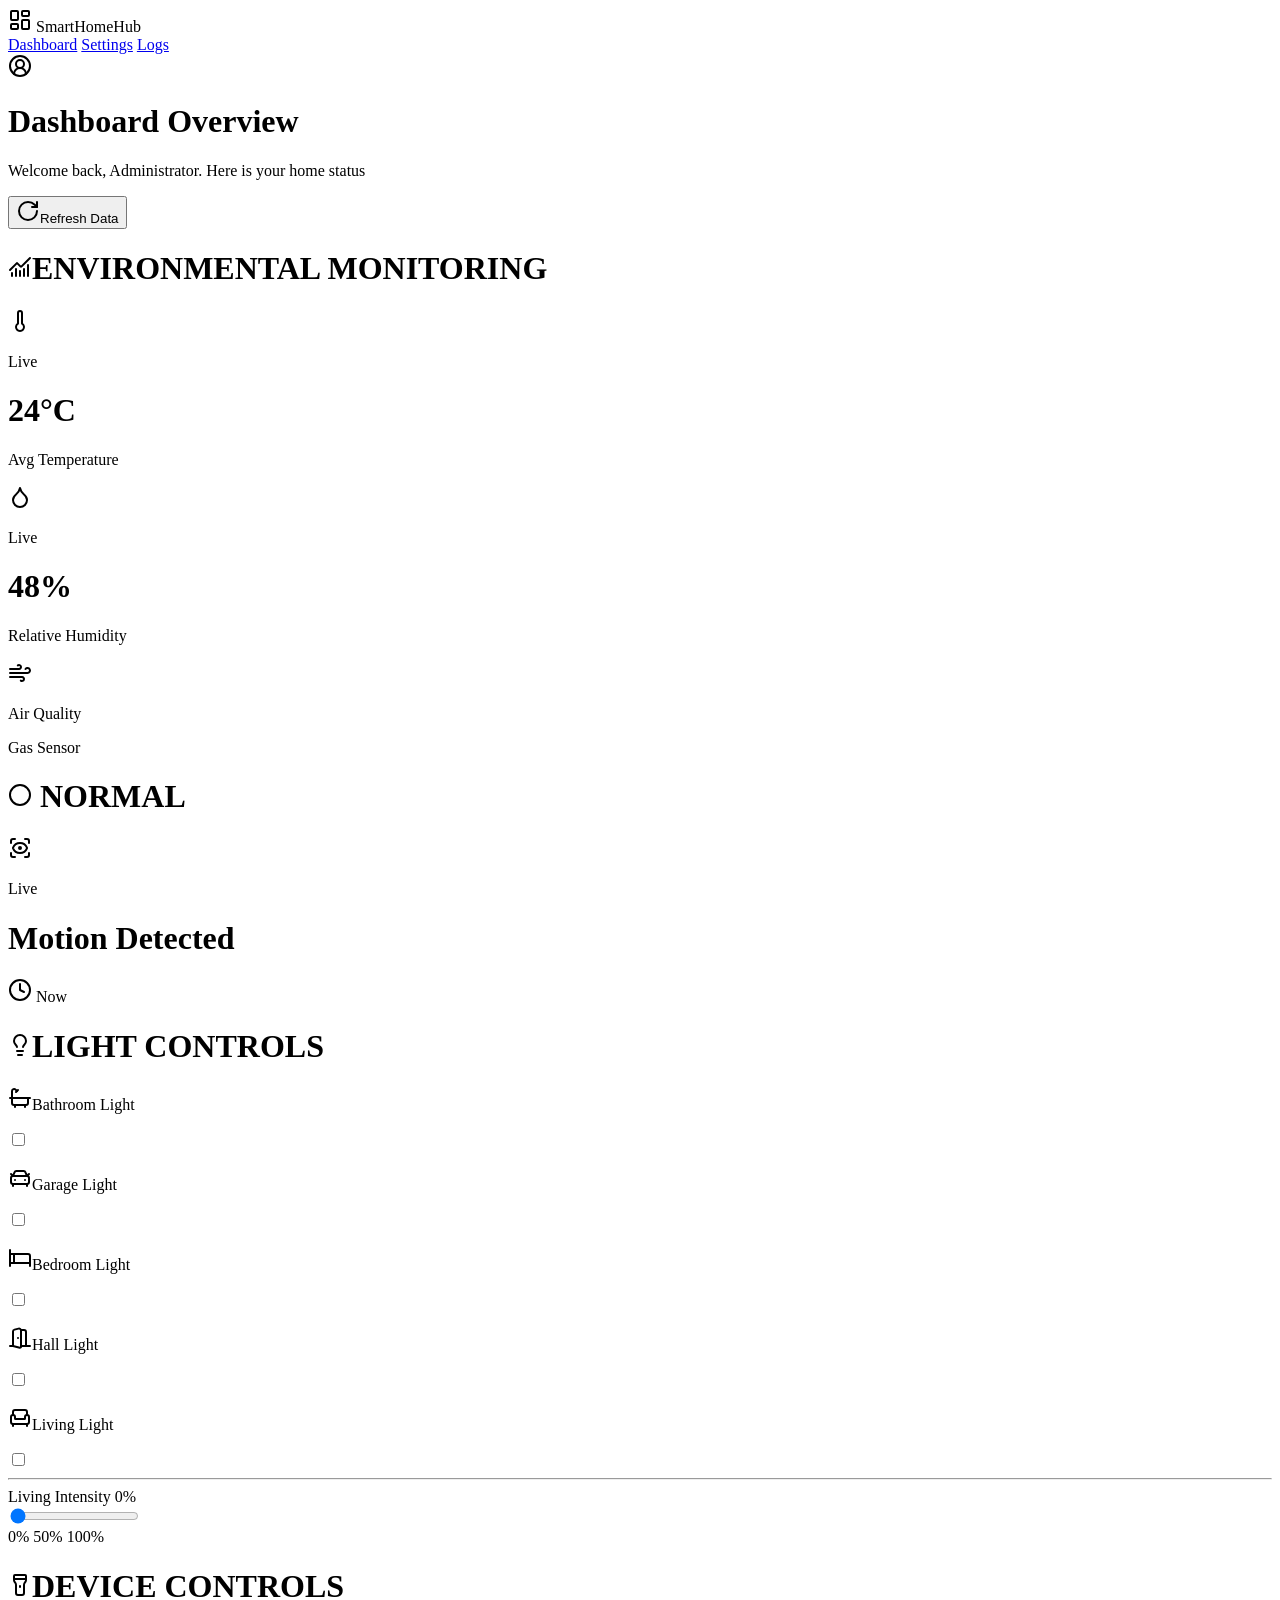
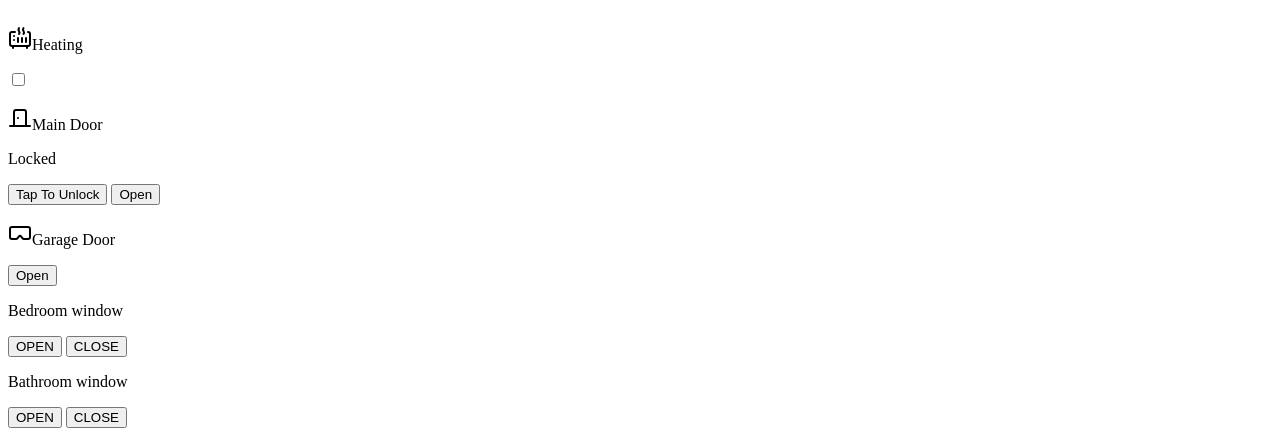
==== commit 106d6d23: "added motion senzor" ====
--- a/data/dashboard.html
+++ b/data/dashboard.html
@@ -100,10 +100,10 @@
                             <div><p class="live">Live</p></div>
                         </div>
                         <div class="motion-subtitle">
-                            <h1>Motion Detected</h1>
+                            <h1 id="motion-title">Motion Detected</h1>
                             <p class="subtext">
                                 <span><svg xmlns="http://www.w3.org/2000/svg" width="24" height="24" viewBox="0 0 24 24" fill="none" stroke="currentColor" stroke-width="2" stroke-linecap="round" stroke-linejoin="round" class="lucide lucide-clock-4"><path d="M12 6v6l4 2"/><circle cx="12" cy="12" r="10"/></svg></span>
-                                2 minutes ago in the<span class="hall"> Hall</span>
+                                <span id="motion-time">Now</span>
                             </p>
                         </div>
                     </div>
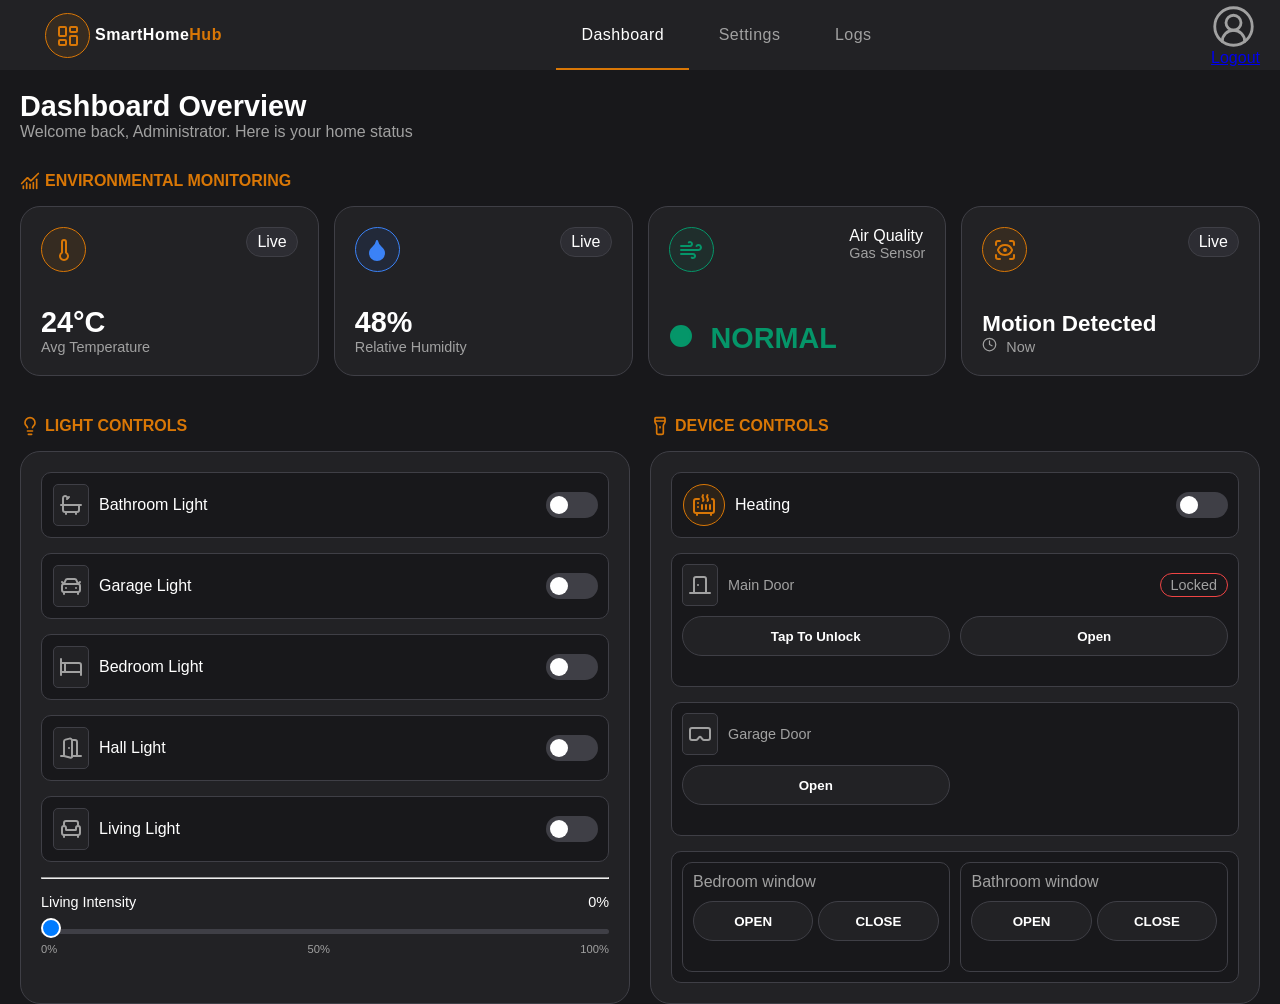
==== commit 0db9bd3c: "Added lots of features" ====
--- a/data/dashboard.html
+++ b/data/dashboard.html
@@ -4,8 +4,10 @@
     <meta charset="UTF-8">
     <meta name="viewport" content="width=device-width, initial-scale=1.0">
     <title>SmartHome Dashboard</title>
-    <link rel="stylesheet" href="/css/global.css">
-    <link rel="stylesheet" href="/css/dashboard.css">
+    <!-- <link rel="stylesheet" href="/css/global.css">
+    <link rel="stylesheet" href="/css/dashboard.css"> -->
+    <link rel="stylesheet" href="/data/css/global.css">
+    <link rel="stylesheet" href="/data/css/dashboard.css">
 </head>
 <body>
     <div class="dashboard-container">
@@ -16,13 +18,18 @@
                 </span>SmartHome<span class="text">Hub</span>
             </div>
             <nav>
-                <a href="#" class="active">Dashboard</a>
-                <a href="#">Settings</a>
+                <a href="dashboard.html" class="active">Dashboard</a>
+                <a href="settings.html">Settings</a>
                 <a href="#">Logs</a>
             </nav>
-            <span class="profile flex-center" id="profile">
-                <svg xmlns="http://www.w3.org/2000/svg" width="24" height="24" viewBox="0 0 24 24" fill="none" stroke="currentColor" stroke-width="2" stroke-linecap="round" stroke-linejoin="round" class="lucide lucide-circle-user-round"><path d="M18 20a6 6 0 0 0-12 0"/><circle cx="12" cy="10" r="4"/><circle cx="12" cy="12" r="10"/></svg>
-            </span>
+            <div class="profile-wrapper">
+                <span class="profile flex-center" id="profile">
+                    <svg xmlns="http://www.w3.org/2000/svg" width="24" height="24" viewBox="0 0 24 24" fill="none" stroke="currentColor" stroke-width="2" stroke-linecap="round" stroke-linejoin="round" class="lucide lucide-circle-user-round"><path d="M18 20a6 6 0 0 0-12 0"/><circle cx="12" cy="10" r="4"/><circle cx="12" cy="12" r="10"/></svg>
+                </span>
+                <div class="profile-dropdown" id="profile-dropdown">
+                    <a href="/logout">Logout</a>
+                </div>
+            </div>   
         </aside>
 
         <main class="main-content">
@@ -30,11 +37,6 @@
                 <div class="overview">
                     <h1>Dashboard Overview</h1>
                     <p>Welcome back, Administrator. Here is your home status</p>
-                </div>
-                <div>
-                    <button class="refreshBtn flex-center">
-                        <svg xmlns="http://www.w3.org/2000/svg" width="24" height="24" viewBox="0 0 24 24" fill="none" stroke="currentColor" stroke-width="2" stroke-linecap="round" stroke-linejoin="round" class="lucide lucide-rotate-cw"><path d="M21 12a9 9 0 1 1-9-9c2.52 0 4.93 1 6.74 2.74L21 8"/><path d="M21 3v5h-5"/></svg>Refresh Data
-                    </button>
                 </div>
             </div>
 
@@ -220,6 +222,7 @@
             </div>
         </main>
     </div>
-    <script src="/js/dashboard.js"></script>
+    <script src="/data/js/dashboard.js"></script>
+    <!-- <script src="/js/dashboard.js"></script> -->
 </body>
 </html>
--- a/data/css/global.css
+++ b/data/css/global.css
@@ -0,0 +1,84 @@
+:root{
+    /*Culori Principale*/
+    --primary: #d97706;
+    --primary-hover: #b45309;
+    --primary-opacity-10:rgba(217, 119, 6, 0.1);
+
+    /*Fundaluri*/
+    --background-dark-z900:#18181b;
+    --surf-background-z800:#222225;
+    --border-background-z700:#3f3f46;
+    --border-background-z700_10:#52525b;
+    --border-background-z700-10:#2d2d33;
+
+
+    /*Stare*/
+    --success-600: #059669;
+    --success-700: #047857;
+    --success-800: #065f46;
+
+    --success-600-op10: #0596691a; /* 10% opacitate */
+  
+
+
+    --error:#ef4444;
+    --error-10op10: #ef44441a;
+    --info: #3b82f6;
+    --blue-600-op10: #2563eb1a;
+    --blue-600-op20: #2563eb33;
+
+    /*text*/
+    --text-white: #ffffff;
+    --text-muted: #a1a1a1;
+
+    --font-main: sans-serif;
+
+    --important-text-size: 1.8rem;
+    --normal-text:1rem;
+    --subtitle-text-size:0.9rem;
+    --labels-text-size:0.7rem;
+
+    --font-weight:700;
+    --font-weight:800;
+    
+}   
+
+*{
+    margin: 0;
+    padding:0;
+    box-sizing: border-box;
+}
+
+body{
+    background-color: var(--background-dark-z900);
+    color: var(--text-white);
+    font-family: var(--font-main);
+}
+
+
+
+.flex-center {
+    display: flex;
+    align-items: center;
+    justify-content: center;
+}
+
+.flex-between {
+    display: flex;
+    align-items: center;
+    justify-content: space-between;
+}
+
+.flex-column-between {
+    display: flex;
+    flex-direction: column;
+    justify-content: space-between;
+}
+
+
+.input-error-info{
+    font-size: var(--labels-text-size);
+    color: var(--error);
+    margin-top: 10px;
+}
+
--- a/data/css/dashboard.css
+++ b/data/css/dashboard.css
@@ -0,0 +1,422 @@
+
+.icon-circle {
+    width: 45px;
+    height: 45px;
+    border-radius: 50%;
+    border: 1px solid var(--primary);
+    background: var(--primary-opacity-10);
+    color: var(--primary);
+}
+
+/* Row item: bordered dark card used for each control row */
+.row-item {
+    border: 1px solid var(--border-background-z700);
+    background: var(--background-dark-z900);
+    padding: 10px;
+    border-radius: 10px;
+    margin-bottom: 15px;
+}
+
+/* Small square icon box (muted, used inside row labels) */
+.icon-box {
+    padding: 8px 5px;
+    border-radius: 5px;
+    background: var(--surf-background-z800);
+    border: 1px solid var(--border-background-z700);
+    margin-right: 10px;
+    color: var(--text-muted);
+}
+
+
+.topbar {
+    height: 70px;
+
+    padding: 0 20px;
+    background-color: var(--surf-background-z800);
+}
+
+.logo-text {
+    margin: 0 20px;
+    font-weight: 700;
+    letter-spacing: 0.5px;
+}
+
+/* .logo composes .icon-circle */
+.logo {
+    margin: 5px;
+    padding: 10px;
+}
+.logo svg { stroke: var(--primary); }
+
+.text { color: var(--primary); }
+
+nav a {
+    padding: 25px;
+    color: var(--text-muted);
+    text-decoration: none;
+    font-size: var(--normal-text);
+    letter-spacing: 0.5px;
+    font-weight: 500;
+    transition: background-color 0.3s ease;
+}
+nav a:hover { background: var(--border-background-z700); }
+
+.active {
+    color: var(--text-white);
+    border-bottom: 2px solid var(--primary);
+}
+
+.profile {
+    width: 45px;
+    height: 45px;
+    contain: content;
+}
+.profile svg {
+    width: 100%;
+    height: 100%;
+    stroke-width: 1.5px;
+    stroke: var(--text-muted);
+    transition: 0.3s ease;
+}
+.profile svg:hover { stroke: var(--primary); }
+
+/* =============================================
+   MAIN CONTENT
+   ============================================= */
+
+.main-content { padding: 20px; }
+
+/* Overview / refresh row — composes .flex-between */
+.overview-refresh {
+    margin-bottom: 30px;
+}
+.overview h1 { font-size: var(--important-text-size); }
+.overview p {
+    font-size: var(--normal-text);
+    color: var(--text-muted);
+}
+
+.refreshBtn {
+    font-size: var(--subtitle-text-size);
+    padding: 10px;
+    border-radius: 30px;
+    border: 1px solid var(--border-background-z700);
+    background-color: var(--surf-background-z800);
+    color: var(--text-white);
+}
+.refreshBtn svg {
+    height: 18px;
+    width: 18px;
+    margin-right: 5px;
+}
+
+/* =============================================
+   SECTION TITLE
+   ============================================= */
+.container-title {
+    font-size: var(--normal-text);
+    display: flex;
+    align-items: center;
+    color: var(--primary);
+    margin-bottom: 15px;
+}
+.container-title svg {
+    width: 20px;
+    height: 20px;
+    margin-right: 5px;
+}
+
+/* =============================================
+   ENVIRONMENTAL MONITORING CARDS
+   ============================================= */
+.display-containers {
+    display: grid;
+    grid-template-columns: repeat(4, 1fr);
+    grid-template-rows: 1fr;
+    grid-column-gap: 15px;
+    width: 100%;
+    height: 170px;
+    margin-bottom: 40px;
+}
+
+/* Each sensor card — composes .flex-column-between */
+.data-container {
+    border-radius: 20px;
+    background: var(--surf-background-z800);
+    border: 1px solid var(--border-background-z700);
+    padding: 20px;
+}
+
+/* Top row of each card — composes .flex-between */
+.top-data {
+    width: 100%;
+    display: flex;
+    justify-content: space-between;
+}
+
+/* Live badge */
+.live {
+    border: 1px solid var(--border-background-z700);
+    padding: 5px 10px;
+    border-radius: 20px;
+    background: var(--border-background-z700-10);
+}
+
+.subtext {
+    font-size: var(--subtitle-text-size);
+    color: var(--text-muted);
+}
+
+.temperature h1,
+.humidity h1,
+.air-quality h1 { font-size: var(--important-text-size); }
+
+.motion h1 { font-size: 1.4rem; }
+
+/* Humidity icon overrides */
+.water-icon {
+    border-color: var(--info);
+    background: var(--blue-600-op10);
+}
+.water-icon svg {
+    stroke: var(--info);
+    fill: var(--info);
+}
+
+
+.air-icon {
+    border-color: var(--success-600);
+    background: var(--success-600-op10);
+}
+.air-icon svg { stroke: var(--success-600); }
+
+.air-subtitle svg {
+    color: var(--success-600);
+    fill: var(--success-600);
+    margin-right: 10px;
+}
+.air-quality h1 { color: var(--success-600); }
+
+/* Motion subtitle clock icon */
+.motion-subtitle svg {
+    width: 15px;
+    height: 15px;
+    margin-right: 5px;
+}
+
+/* =============================================
+   BOTTOM CONTAINERS
+   ============================================= */
+.bottom-containers {
+    display: grid;
+    grid-template-columns: repeat(2, 1fr);
+    grid-template-rows: 1fr;
+    grid-column-gap: 20px;
+    height: 500px;
+}
+
+.left-container {
+    display: flex;
+    flex-direction: column;
+}
+
+.right-container {
+    display: flex;
+    flex-direction: column;
+}
+
+/* Inner panels — composes .flex-column-between concept with flex-grow */
+.inner-left-container,
+.inner-right-container {
+    flex-grow: 1;
+    border-radius: 20px;
+    background: var(--surf-background-z800);
+    border: 1px solid var(--border-background-z700);
+    padding: 20px;
+}
+
+/* Light / heating row labels — composes .flex-center */
+.light-control p,
+.heating-control p {
+    margin:1px
+}
+
+/* Heating icon — circular primary accent, mirrors .icon-circle */
+.heating-svg {
+    padding: 8px;
+    border-radius: 50%;
+    border: 1px solid var(--primary);
+    background: var(--primary-opacity-10);
+    margin-right: 10px;
+    color: var(--primary);
+}
+
+/* =============================================
+   TOGGLE SWITCH
+   ============================================= */
+.switch {
+    position: relative;
+    display: inline-block;
+    width: 52px;
+    height: 26px;
+}
+.switch input {
+    opacity: 0;
+    width: 0;
+    height: 0;
+}
+.slider {
+    position: absolute;
+    cursor: pointer;
+    top: 0; left: 0; right: 0; bottom: 0;
+    background-color: var(--border-background-z700);
+    transition: .4s;
+}
+.slider:before {
+    position: absolute;
+    content: "";
+    height: 18px;
+    width: 18px;
+    left: 4px;
+    bottom: 4px;
+    background-color: var(--text-white);
+    transition: .4s;
+}
+input:checked + .slider { background-color: var(--primary); }
+input:focus + .slider { box-shadow: 0 0 1px var(--primary); }
+input:checked + .slider:before { transform: translateX(26px); }
+.slider.round { border-radius: 34px; }
+.slider.round:before { border-radius: 50%; }
+
+/* =============================================
+   INTENSITY SLIDER
+   ============================================= */
+.intensity-control { margin-top: 15px; }
+
+/* Label row — composes .flex-between */
+.slider-label {
+    display: flex;
+    justify-content: space-between;
+    margin-bottom: 10px;
+    font-size: var(--subtitle-text-size);
+    color: var(--text-white);
+}
+
+.intensity-slider {
+    -webkit-appearance: none;
+    appearance: none;
+    width: 100%;
+    height: 5px;
+    background: var(--border-background-z700);
+    border-radius: 5px;
+    outline: none;
+    cursor: pointer;
+}
+.intensity-slider::-webkit-slider-thumb {
+    -webkit-appearance: none;
+    appearance: none;
+    width: 20px;
+    height: 20px;
+    border-radius: 50%;
+    background: #007bff !important;
+    cursor: pointer;
+    border: 2px solid white;
+    margin-top: -7px;
+}
+.intensity-slider::-moz-range-thumb {
+    width: 16px;
+    height: 16px;
+    border-radius: 50%;
+    background: var(--primary);
+    cursor: pointer;
+    border: none;
+    transition: 0.3s ease;
+}
+
+/* Markers row — composes .flex-between */
+.slider-markers {
+    display: flex;
+    justify-content: space-between;
+    margin-top: 5px;
+    font-size: var(--labels-text-size);
+    color: var(--text-muted);
+}
+
+/* =============================================
+   MAIN DOOR
+   ============================================= */
+.main-door, .garage-door {
+    display: flex;
+    align-items: center;
+    flex-direction: column;
+    border: 1px solid var(--border-background-z700);
+    background: var(--background-dark-z900);
+    padding: 10px;
+    border-radius: 10px;
+    margin-bottom: 15px;
+}
+
+/* Status row — composes .flex-between */
+.md-lb-status {
+    display: flex;
+    align-items: center;
+    justify-content: space-between;
+    width: 100%;
+    margin-bottom: 10px;
+}
+.md-lb-status p {
+    font-size: var(--subtitle-text-size);
+    color: var(--text-muted);
+}
+.md-lb-status .status {
+    border: 1px solid var(--error);
+    padding: 3px 10px;
+    border-radius: 20px;
+    background-color: var(--error-op10);
+}
+
+
+.classic-btn{
+    width: 49%;
+    height: 40px;
+    border-radius: 20px;
+    border: 1px solid var(--border-background-z700);
+    background: var(--surf-background-z800);
+    color: var(--text-white);
+    font-weight: 600;
+    margin-bottom: 20px;
+}
+.btn-container{
+    width: 100%;
+}
+/* Full-width unlock button */
+
+/* Outer wrapper — composes .flex-between */
+.windows-control-cont {
+    border: 1px solid var(--border-background-z700);
+    padding: 10px;
+    border-radius: 10px;
+    background-color: var(--background-dark-z900);
+}
+
+.window-cont {
+    border: 1px solid var(--border-background-z700);
+    padding: 10px;
+    display: flex;
+    flex-direction: column;
+    width: 49%;
+    border-radius: 10px;
+}
+.window-cont p {
+    font-size: var(--normal-text);
+    color: var(--text-muted);
+    margin-bottom: 10px;
+}
+
+
+.error-state{
+    color: var(--error);
+}
+
+
+
